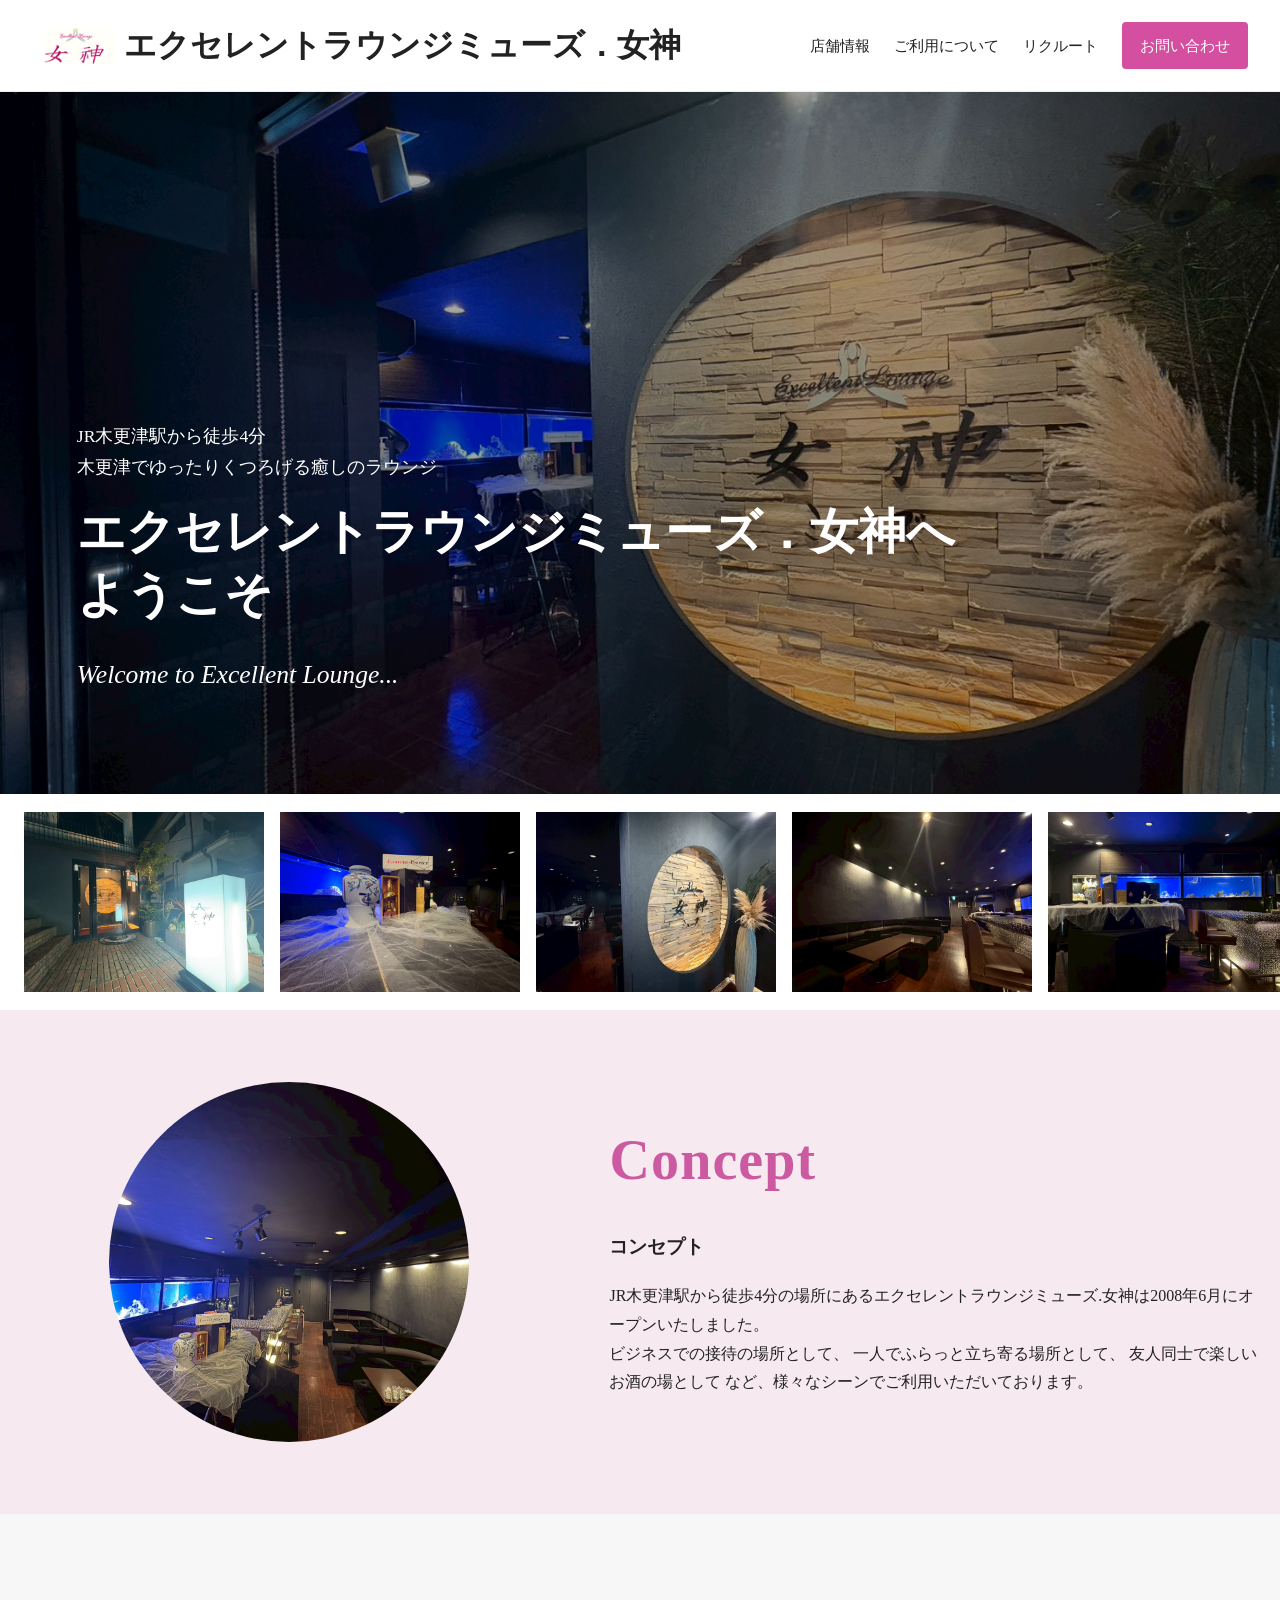
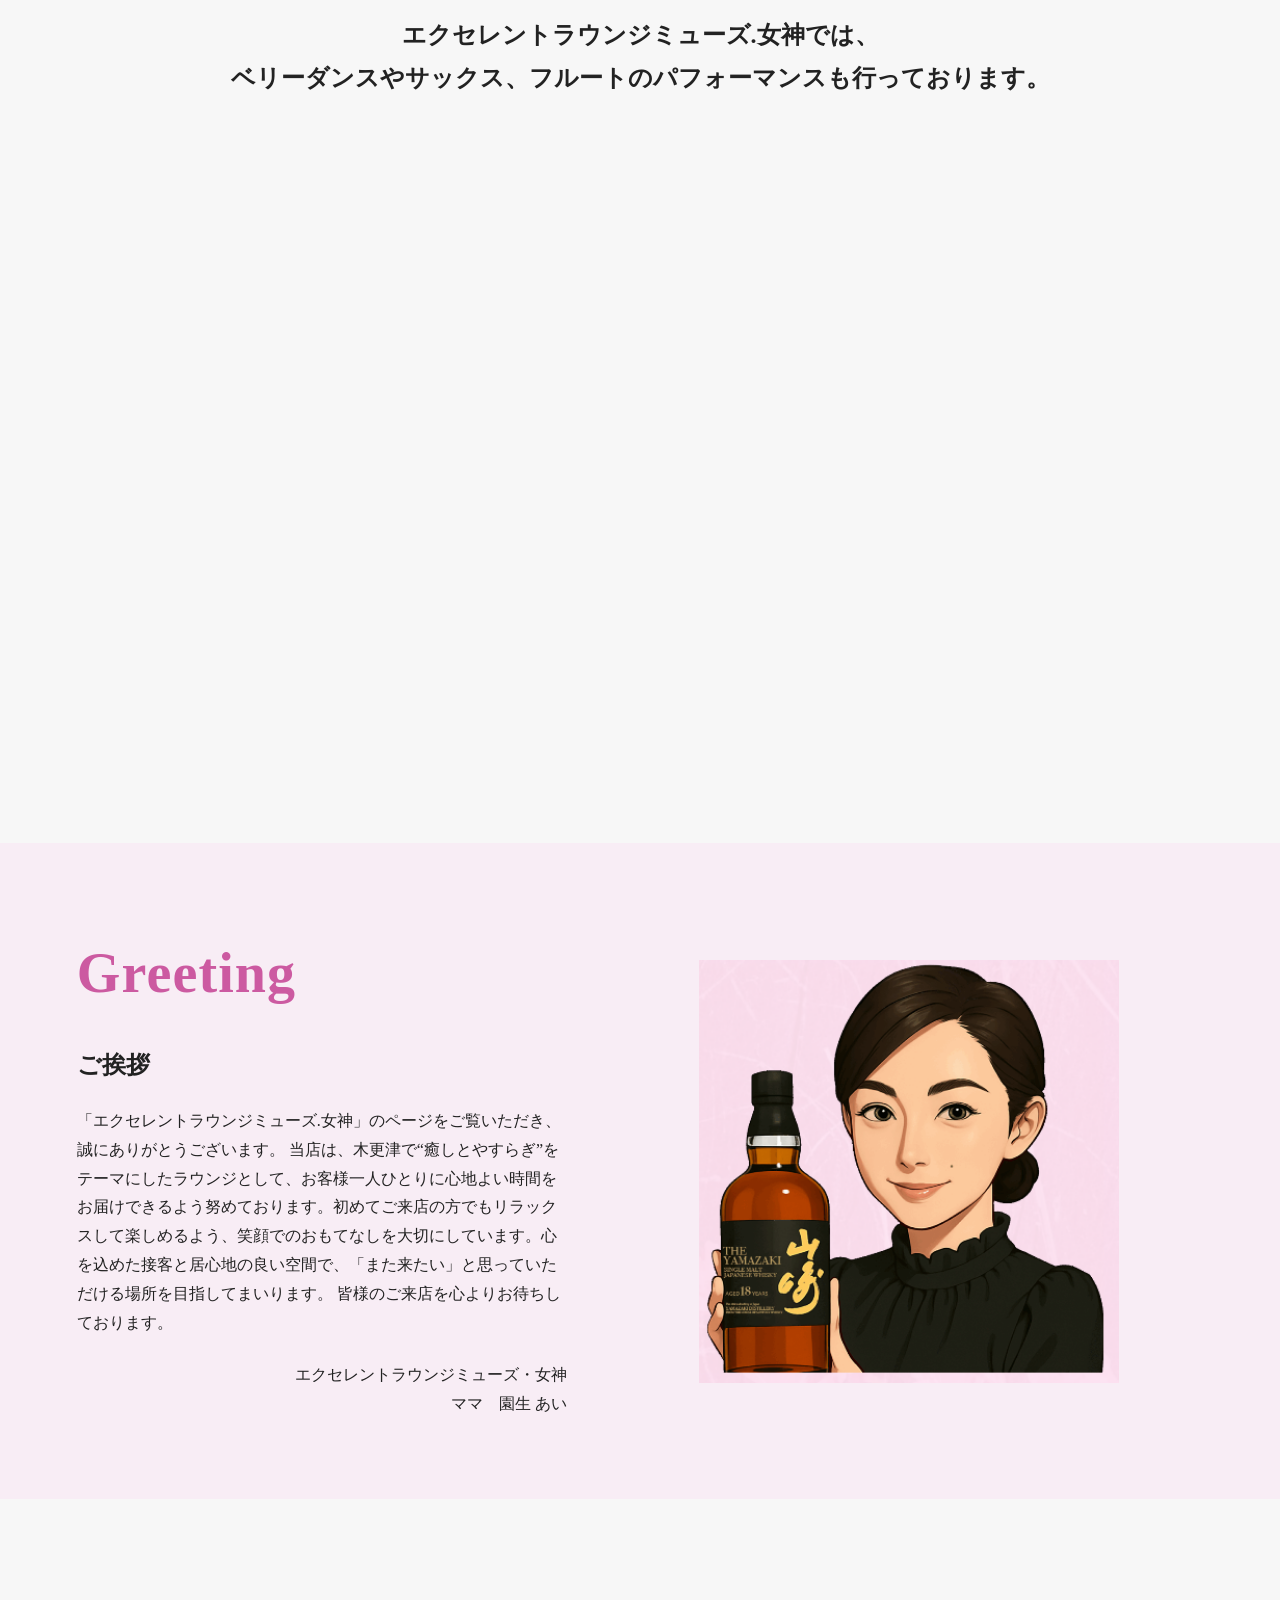
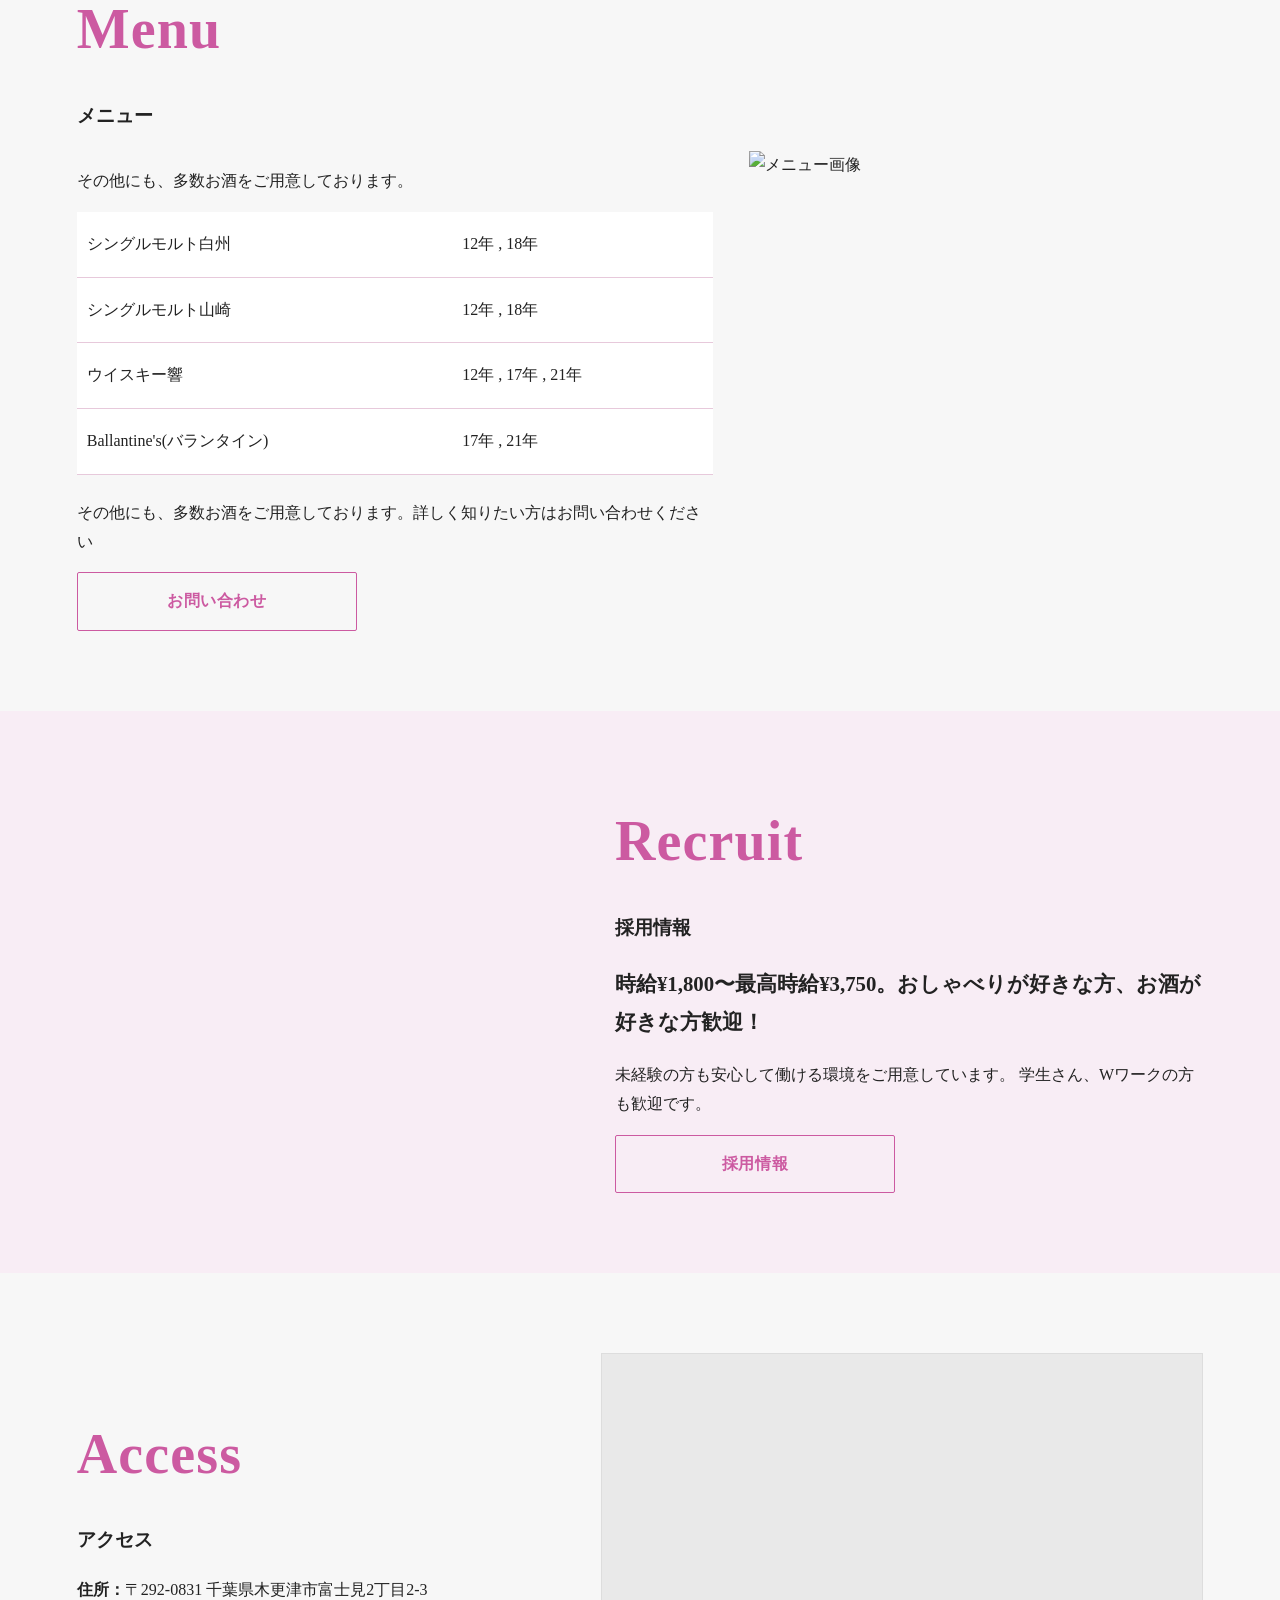
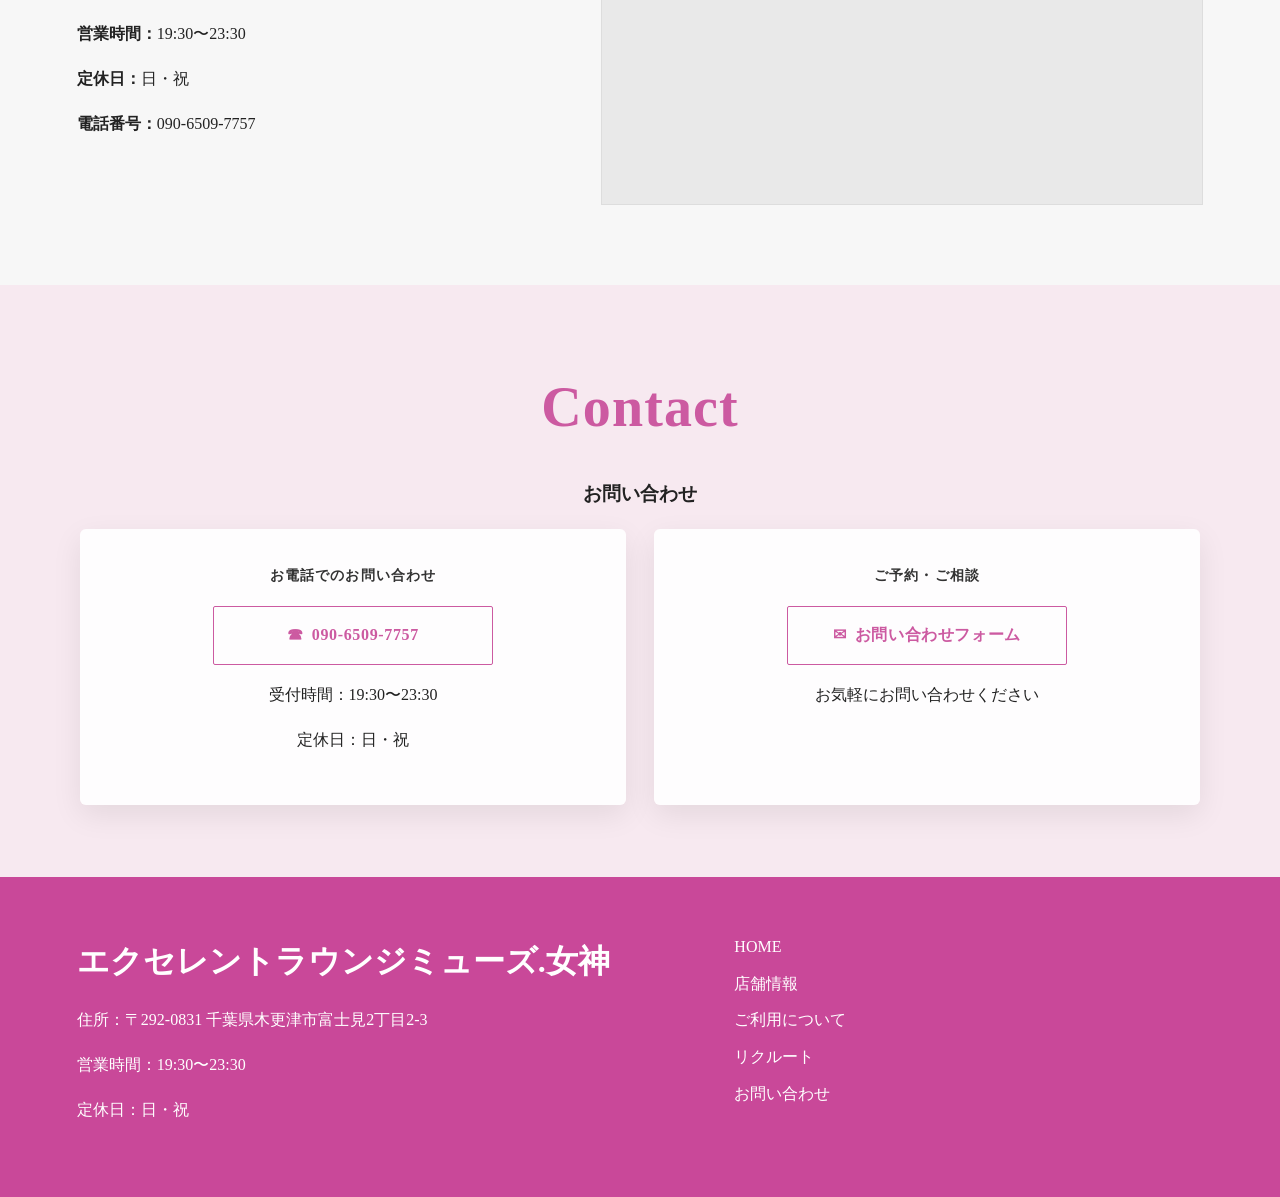
==== index.html @ a7e4d465 "mapとyoutube追加，体裁修正" ====
<!DOCTYPE html>
<html lang="ja">
<head>
  <meta charset="UTF-8" />
  <meta name="viewport" content="width=device-width, initial-scale=1.0" />
  <title>エクセレントラウンジミューズ．女神</title>
  <link rel="stylesheet" href="style.css" />
<link rel="preconnect" href="https://fonts.googleapis.com">
<link rel="preconnect" href="https://fonts.gstatic.com" crossorigin>
<link href="https://fonts.googleapis.com/css2?family=Mrs+Saint+Delafield&display=swap" rel="stylesheet">
</head>
<body>
  <!-- ヘッダー -->
  <header class="site-header">
  <div class="logo">
    <img src="images/logo-small.png" alt="ロゴ" class="logo-icon">
    <span>エクセレントラウンジミューズ．女神</span>
  </div>
    <nav class="nav">
      <a href="#concept">店舗情報</a>
      <a href="#menu">ご利用について</a>
      <a href="#recruit">リクルート</a>
      <a class="btn-contact" href="#contact">お問い合わせ</a>
    </nav>
  </header>

  <!-- ヒーロー -->
  <section class="hero">
    <div class="hero-overlay">
      <p class="hero-sub">JR木更津駅から徒歩4分 <br>木更津でゆったりくつろげる癒しのラウンジ</p>
      <h1>エクセレントラウンジミューズ．女神へ<br>ようこそ</h1>
      <p class="hero-en">Welcome to Excellent Lounge...</p>
    </div>
  </section>

  <!-- ギャラリー -->
  <section class="gallery">
    <img src="images/gallery1.jpg" alt="店内写真1">
    <img src="images/gallery2.jpg" alt="店内写真2">
    <img src="images/gallery3.jpg" alt="店内写真3">
    <img src="images/gallery4.jpg" alt="店内写真4">
    <img src="images/gallery5.jpg" alt="店内写真5">
    <img src="images/gallery6.jpg" alt="店内写真6">
  </section>

  <!-- Concept -->
  <section id="concept" class="section section-soft">
    <div class="section-grid">
      <div class="circle-image">
        <img src="images/concept.jpg" alt="コンセプト画像">
      </div>
      <div>
        <h2 class="section-title-en">Concept</h2>
        <h3 class="section-title-ja">コンセプト</h3>
        <p>
JR木更津駅から徒歩4分の場所にあるエクセレントラウンジミューズ.女神は2008年6月にオープンいたしました。
<br>
ビジネスでの接待の場所として、

一人でふらっと立ち寄る場所として、

友人同士で楽しいお酒の場として

など、様々なシーンでご利用いただいております。
        </p>
      </div>
    </div>
  </section>

  <!-- 動画 -->
  <section class="section">
    <h2 class="center-text">エクセレントラウンジミューズ.女神では、<br>
ベリーダンスやサックス、フルートのパフォーマンスも行っております。</h2>
    <div class="video-wrap">
    <iframe
    src="https://www.youtube.com/embed/BAC-fQgAxJs" title="ARKANA---Alba〜アルバ〜---official video" frameborder="0" allow="accelerometer; autoplay; clipboard-write; encrypted-media; gyroscope; picture-in-picture; web-share" referrerpolicy="strict-origin-when-cross-origin" allowfullscreen></iframe>
    </div>
  </section>

  <!-- Greeting -->
  <section class="section section-pink">
    <div class="section-grid">
      <div>
        <h1 class="section-title-en">Greeting</h1>
        <h2 class="section-title-ja">ご挨拶</h2>
        <p>
「エクセレントラウンジミューズ.女神」のページをご覧いただき、誠にありがとうございます。

当店は、木更津で“癒しとやすらぎ”をテーマにしたラウンジとして、お客様一人ひとりに心地よい時間をお届けできるよう努めております。初めてご来店の方でもリラックスして楽しめるよう、笑顔でのおもてなしを大切にしています。心を込めた接客と居心地の良い空間で、「また来たい」と思っていただける場所を目指してまいります。

皆様のご来店を心よりお待ちしております。
        </p>
        <div class="greeting-sign">
  <div class="greeting-shop">エクセレントラウンジミューズ・女神</div>
  <div class="greeting-name">ママ　園生 あい</div>
</div>
      </div>
      <div class="greeting-image">
        <img src="images/greeting.png" alt="ご挨拶イメージ">
      </div>
    </div>
  </section>

  <!-- Menu -->
  <section id="menu" class="section">
    <h2 class="section-title-en">Menu</h2>
    <h3 class="section-title-ja">メニュー</h3>
    <div class="menu-grid">
      <div>
        <table class="menu-table">
          <tr><td>シングルモルト白州</td><td>12年 , 18年</td></tr>
          <tr><td>シングルモルト山崎</td><td>12年 , 18年</td></tr>
          <tr><td>ウイスキー響</td><td>12年 , 17年 , 21年</td></tr>
          <tr><td>Ballantine's(バランタイン)</td><td>17年 , 21年</td></tr>
          <p>その他にも、多数お酒をご用意しております。</p>
        </table>
      <p class="menu-note">その他にも、多数お酒をご用意しております。詳しく知りたい方はお問い合わせください</p>


      <a class="outline-btn"href="#contact">お問い合わせ</a>
    </div>

    <img src="images/menu.jpg" alt="メニュー画像">    </div>
  </section>

  <!-- Blog -->
  <!-- <section class="section section-soft">
    <h2 class="section-title-en">Blog</h2>
    <h3 class="section-title-ja">ブログ</h3>
    <div class="blog-card">
      <img src="images/blog.jpg" alt="ブログ画像">
      <p>エクセレントラウンジ〇〇について</p>
    </div>
    <a class="outline-btn" href="#">ブログ一覧</a>
  </section> -->

  <!-- Recruit -->
  <section id="recruit" class="section section-pink">
    <div class="section-grid">
      <div class="circle-image">
        <img src="images/recruit.jpg" alt="採用画像">
      </div>
      <div>
        <h2 class="section-title-en">Recruit</h2>
        <h3 class="section-title-ja">採用情報</h3>
        <p class="lead">
          時給¥1,800〜最高時給¥3,750。おしゃべりが好きな方、お酒が好きな方歓迎！
        </p>
        <p>
          未経験の方も安心して働ける環境をご用意しています。
          学生さん、Wワークの方も歓迎です。
        </p>
        <a class="outline-btn" href="#">採用情報</a>
      </div>
    </div>
  </section>

  <!-- Access -->
  <section class="section">
    <div class="section-grid">
      <div>
        <h2 class="section-title-en">Access</h2>
        <h3 class="section-title-ja">アクセス</h3>
        <p><strong>住所：</strong>〒292-0831 千葉県木更津市富士見2丁目2-3</p>
        <p><strong>営業時間：</strong>19:30〜23:30</p>
        <p><strong>定休日：</strong>日・祝</p>
        <p><strong>電話番号：</strong>090-6509-7757</p>
      </div>
      <div class="map-placeholder">
        <iframe src="https://www.google.com/maps/embed?pb=!1m18!1m12!1m3!1d3252.968096839378!2d139.91889581269334!3d35.381247246278484!2m3!1f0!2f0!3f0!3m2!1i1024!2i768!4f13.1!3m3!1m2!1s0x6018734c9dd4b175%3A0x8446a912e81f9e90!2z44CSMjkyLTA4MzEg5Y2D6JGJ55yM5pyo5pu05rSl5biC5a-M5aOr6KaL77yS5LiB55uu77yS4oiS77yT!5e0!3m2!1sja!2sjp!4v1772262069250!5m2!1sja!2sjp" width="600" height="450" style="border:0;" allowfullscreen="" loading="lazy" referrerpolicy="no-referrer-when-downgrade"></iframe>

      </div>
    </div>
  </section>

  <!-- Contact -->
  <section id="contact" class="section section-soft">
    <h2 class="section-title-en center-text">Contact</h2>
    <h3 class="section-title-ja center-text">お問い合わせ</h3>
    <div class="contact-grid">
      <div class="contact-box">
        <h4>お電話でのお問い合わせ</h4>
      <a class="outline-btn" href="tel:09065097757" aria-label="電話する">
        <span class="btn-icon" aria-hidden="true">☎</span>
        090-6509-7757
    </a>
    <p class="contact-note">受付時間：19:30〜23:30</p>
    <p class="contact-note">定休日：日・祝</p>
    </div>

      <div class="contact-box">
        <h4>ご予約・ご相談</h4>


      <a class="outline-btn" href="#">
        <span class="btn-icon" aria-hidden="true">✉</span>
        お問い合わせフォーム
      </a>
      <p class="contact-note">お気軽にお問い合わせください</p>
      </div>
    </div>
  </section>

  <!-- フッター -->
  <footer class="site-footer">
    <div class="footer-inner">
      <div>
        <div class="footer-logo">エクセレントラウンジミューズ.女神</div>
        <p>住所：〒292-0831 千葉県木更津市富士見2丁目2-3</p>
        <p>営業時間：19:30〜23:30</p>
        <p>定休日：日・祝</p>
      </div>
      <div class="footer-links">
        <a href="#">HOME</a>
        <a href="#concept">店舗情報</a>
        <a href="#menu">ご利用について</a>
        <a href="#recruit">リクルート</a>
        <a href="#contact">お問い合わせ</a>
      </div>
    </div>
  </footer>
</body>
</html>
---- style.css ----
* {
  box-sizing: border-box;
}

body {
  margin: 0;
  font-family: "Hiragino Mincho ProN", "Yu Mincho", serif;
  color: #222;
  background: #f7f7f7;
  line-height: 1.8;
}

a {
  text-decoration: none;
  color: inherit;
}

img {
  width: 100%;
  display: block;
}

.site-header {
  position: sticky;
  top: 0;
  z-index: 100;
  background: #fff;
  border-bottom: 1px solid #eee;
  display: flex;
  justify-content: space-between;
  align-items: center;
  padding: 16px 32px;
}

.logo {
  display: flex;
  align-items: center;
  gap: 8px;
  font-size: 32px;
  font-weight: bold;
}

.logo-icon {
  width: 84px;           /* 小さい画像サイズ */
  height: auto;
  display: block;
}

.nav {
  display: flex;
  align-items: center;
  gap: 24px;
  font-size: 0.95rem;
}

html { scroll-behavior: smooth; }

.btn-contact {
  background: #d44fa0;
  color: white;
  padding: 10px 18px;
  border-radius: 4px;
}

.hero {
  height: 78vh;
  min-height: 520px;
  background: url("images/hero.jpg") center/cover no-repeat;
  position: relative;
}

.hero::before {
  content: "";
  position: absolute;
  inset: 0;
  background: rgba(0,0,0,0.35);
}

.hero-overlay {
  position: absolute;
  left: 6%;
  bottom: 10%;
  color: #fff;
  z-index: 1;
}

.hero-sub {
  font-size: 1.1rem;
}

.hero h1 {
  font-size: 3rem;
  line-height: 1.3;
  margin: 12px 0;
}

.hero-en {
  font-style: italic;
  font-size: 1.6rem;
}

.gallery {
  display: flex;
  overflow-x: auto;  
  grid-template-columns: repeat(5, 1fr);
  gap: 16px;
  padding: 18px 24px;
  background: #fff;
}

.gallery img {
  height: 180px;
  object-fit: cover;
}

.section {
  padding: 80px 6%;
  background: #f7f7f7;
}

.section-soft {
  /* 画像背景にしたい場合：画像パスはあなたの環境に合わせて変更 */
  background-image: url("./img/contact-bg.jpg");
  background-size: cover;
  background-position: center;
  background-repeat: no-repeat;

  /* 画像が無い/薄くしたいときの保険 */
  background-color: #f7e9f0;
  padding: 72px 16px;
}

.section-pink {
  background: #f8edf5;
}

.section-grid {
  display: grid;
  grid-template-columns: 1fr 1.2fr;
  gap: 48px;
  align-items: center;
}

.section-title-en {
  font-size: 56px;
  font-weight: 700;
  letter-spacing: 0.02em;
  margin: 0 0 8px;
  color: #cc5aa1; /* 近いピンク */
}

.section-title-ja {
.section-title-ja {
  margin: 0 0 36px;
  font-size: 18px;
  font-weight: 600;
  color: #444;
}
}

.circle-image {
  width: 100%;
  max-width: 360px;
  aspect-ratio: 1 / 1;
  border-radius: 50%;
  overflow: hidden;
  margin: 0 auto;
}

.circle-image img {
  height: 100%;
  object-fit: cover;
}

.center-text {
  text-align: center;
}

.video-wrap {
  position: relative;
  width: 100%;
  aspect-ratio: 16 / 9;
}

.video-wrap iframe {
  width: 100%;
  height: 100%;
}

.greeting-sign{
  margin-top: 24px;
  text-align: right;     /* 右寄せ */
  line-height: 1.8;
}

.greeting-image img {
  max-width: 420px;
  margin: 0 auto;
}

.menu-grid {
  display: grid;
  grid-template-columns: 1.4fr 1fr;
  gap: 36px;
  align-items: start;
}

.menu-table {
  width: 100%;
  border-collapse: collapse;
  background: #fff;
  margin-bottom: 24px;
}

.menu-table td {
  padding: 18px 10px;
  border-bottom: 1px solid #e7c9db;
  font-size: 1rem;
}

.outline-btn{
  display: inline-flex;
  align-items: center;
  justify-content: center;
  gap: 8px;

  padding: 14px 26px;
  min-width: 280px;

  border: 1.5px solid #cc5aa1;
  color: #cc5aa1;
  background: transparent;
  border-radius: 2px;

  text-decoration: none;
  font-weight: 700;
  letter-spacing: 0.04em;
  transition: transform .08s ease, background-color .2s ease, color .2s ease;
}

.blog-card {
  max-width: 420px;
  background: #fff;
  padding: 14px;
  margin: 20px 0;
}

.blog-card img {
  height: 280px;
  object-fit: cover;
}

.lead {
  font-weight: bold;
  font-size: 1.3rem;
}

.map-placeholder {
  min-height: 320px;
  background: #e9e9e9;
  display: grid;
  place-items: center;
  color: #666;
  border: 1px solid #ddd;
}

.contact-grid {
  max-width: 1120px;
  margin: 0 auto;
  display: grid;
  grid-template-columns: 1fr 1fr;
  gap: 28px;
}

.contact-box {
  background: rgba(255,255,255,0.92);
  border-radius: 6px;
  padding: 34px 28px;
  min-height: 180px;
  box-shadow: 0 10px 30px rgba(0,0,0,0.08);
  text-align: center;
}

.contact-box h4{
  margin: 0 0 18px;
  font-size: 14px;
  letter-spacing: 0.08em;
  color: #333;
}

.site-footer {
  background: #c94899;
  color: white;
  padding: 56px 6%;
}

.footer-inner {
  display: grid;
  grid-template-columns: 1.3fr 1fr;
  gap: 48px;
}

.footer-logo {
  font-size: 2rem;
  font-weight: bold;
  margin-bottom: 12px;
}

.footer-links {
  display: grid;
  gap: 8px;
  align-content: start;
}

/* スマホ対応 */
@media (max-width: 900px) {
  .site-header {
    flex-direction: column;
    align-items: flex-start;
    gap: 12px;
    padding: 14px 16px;
  }

  .nav {
    flex-wrap: wrap;
    gap: 12px;
  }

  .hero {
    height: 62vh;
    min-height: 420px;
  }

  .hero h1 {
    font-size: 2rem;
  }

  .hero-en {
    font-size: 1.1rem;
  }

  .gallery {
    grid-template-columns: repeat(2, 1fr);
    gap: 8px;
    padding: 10px;
  }

  .gallery img {
    height: 120px;
  }

  .section-grid,
  .menu-grid,
  .contact-grid,
  .footer-inner {
    grid-template-columns: 1fr;
    gap: 24px;
  }

  .section {
    padding: 56px 16px;
  }

  .section-title-en {
    font-size: 2.2rem;
  }

  .section-title-ja {
    font-size: 1.5rem;
  }
}
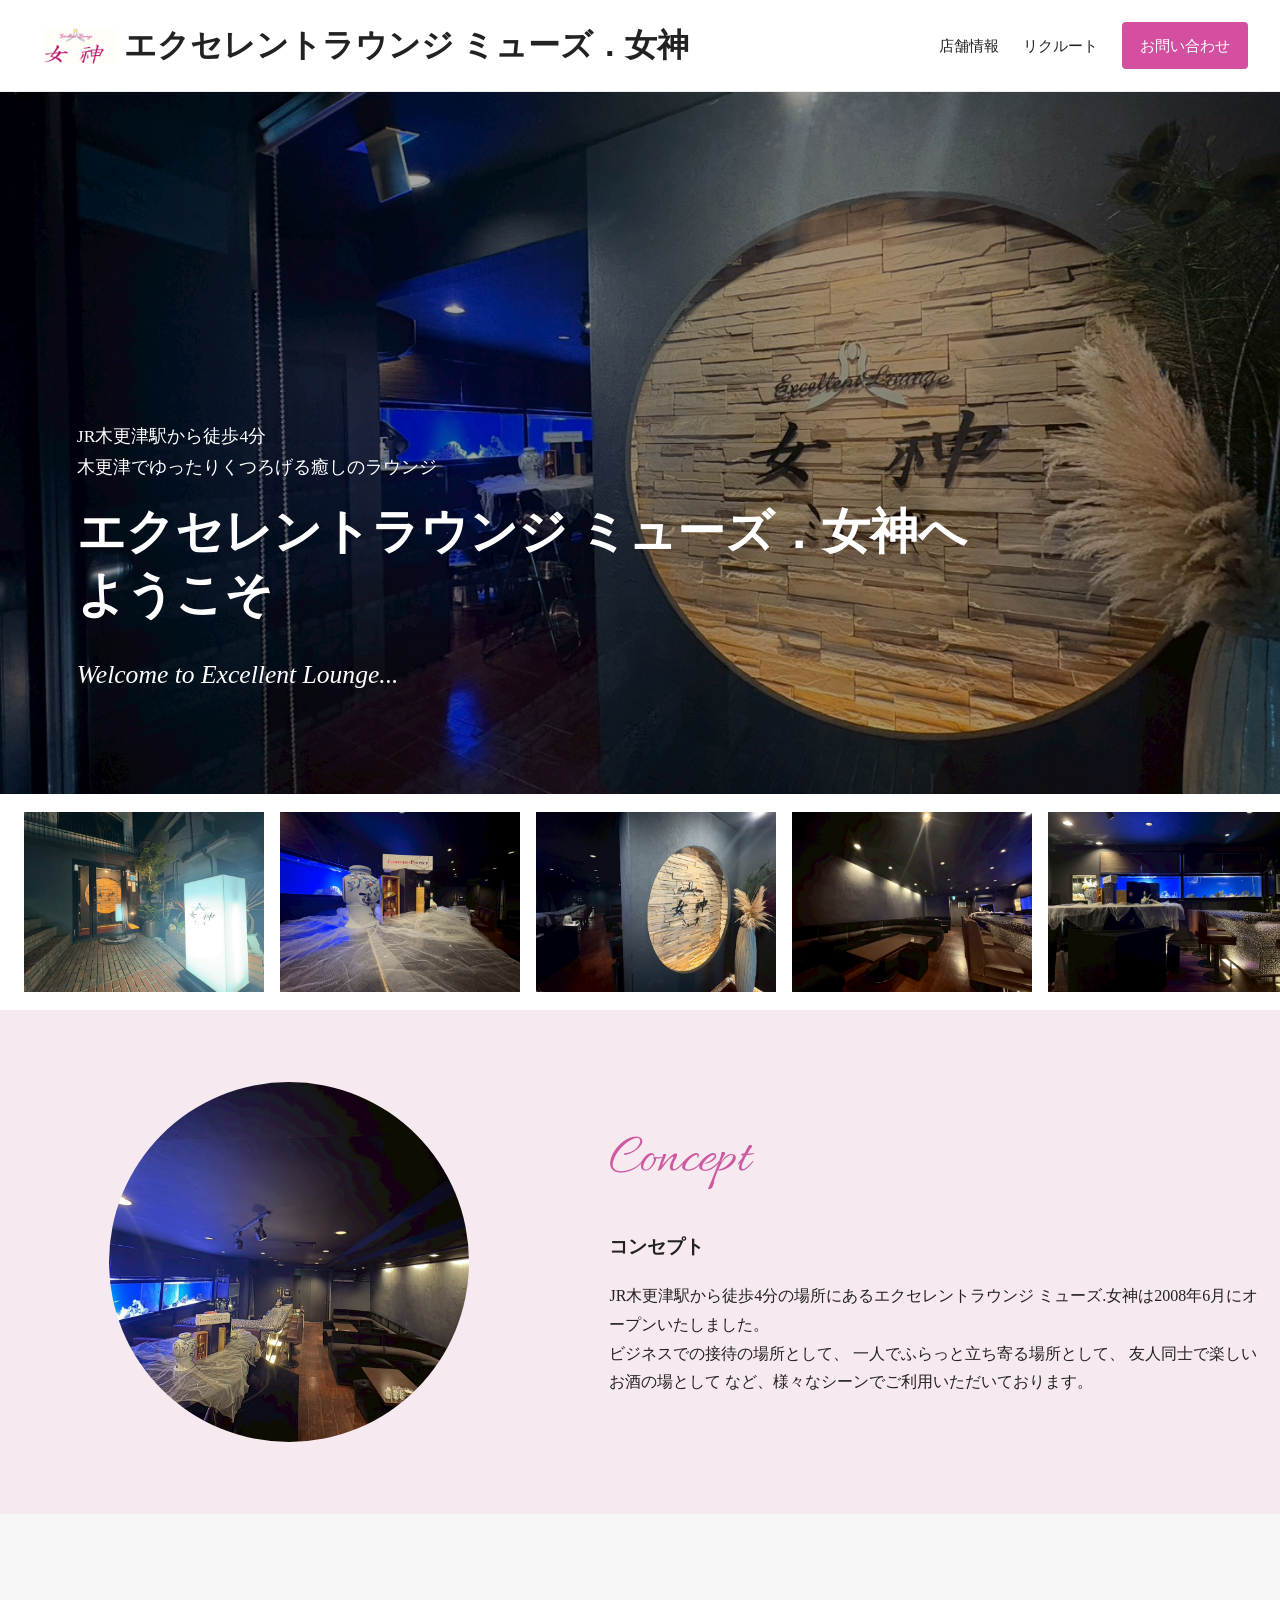
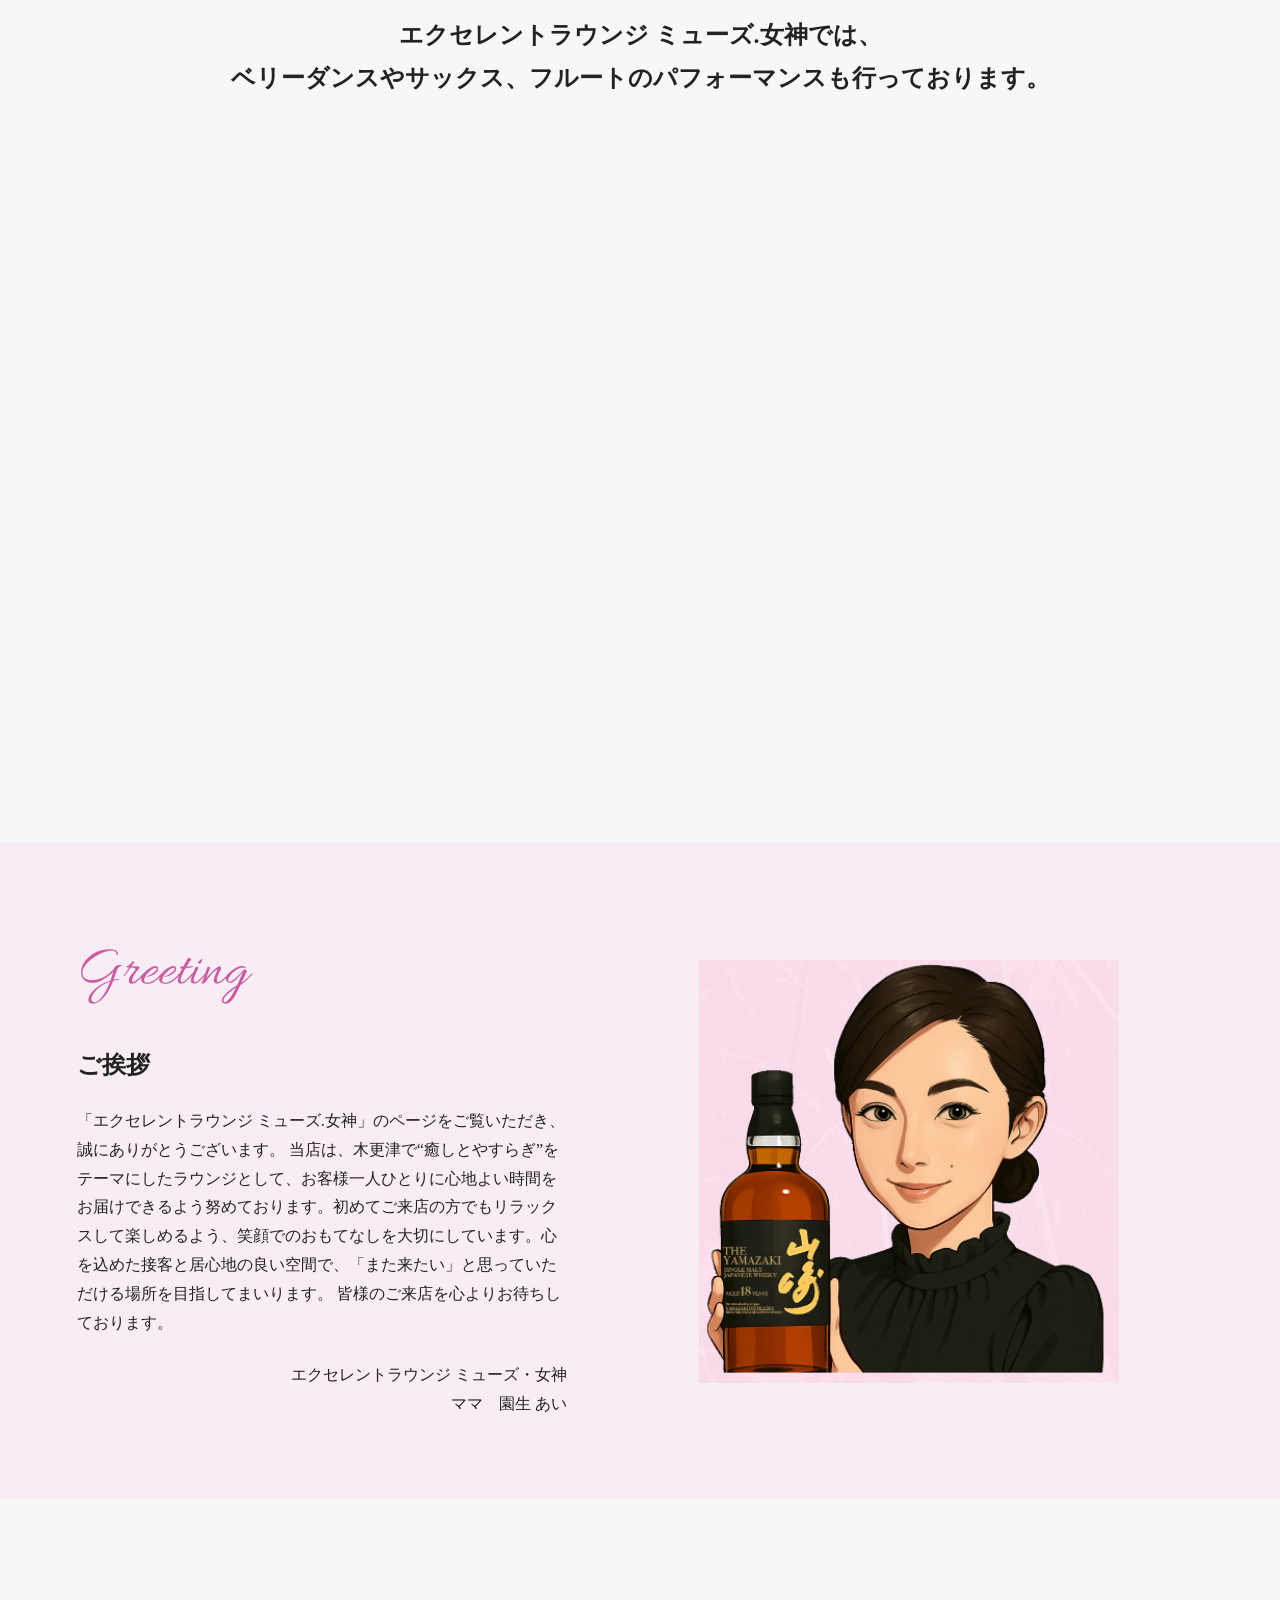
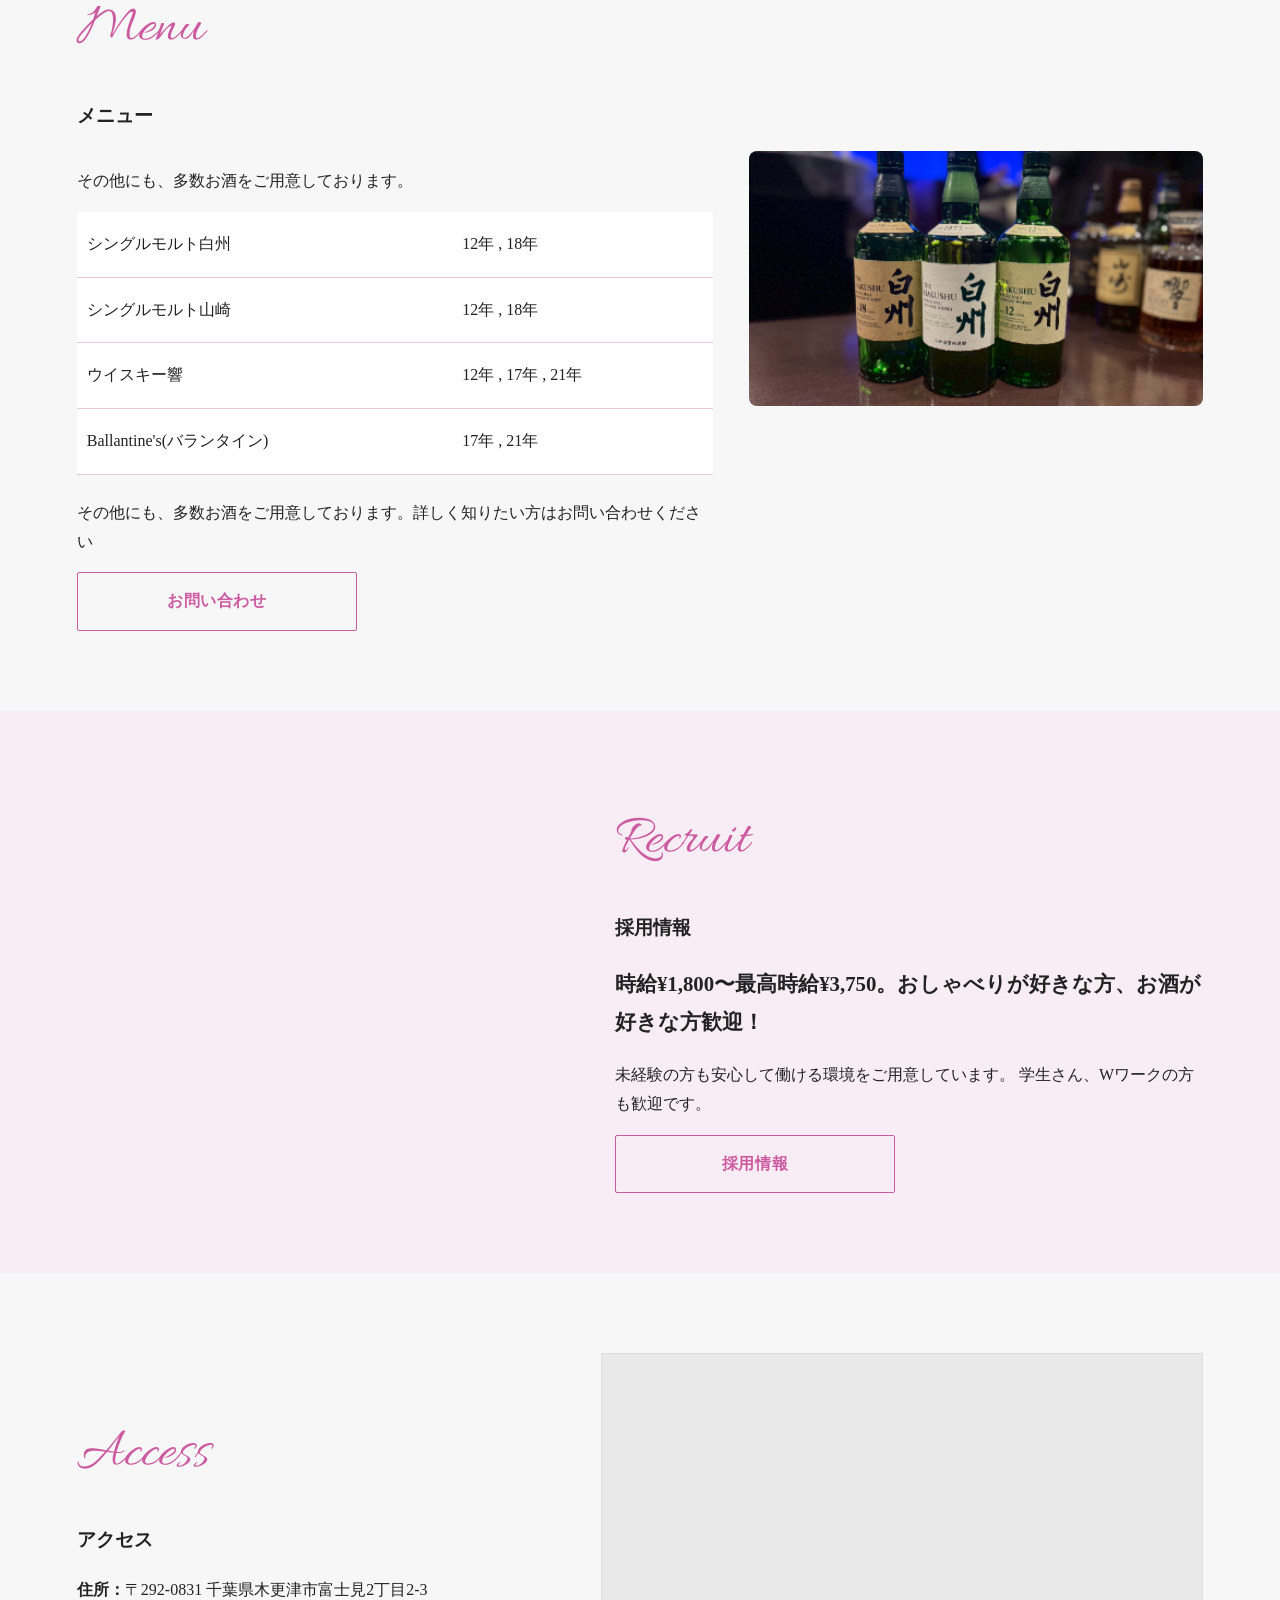
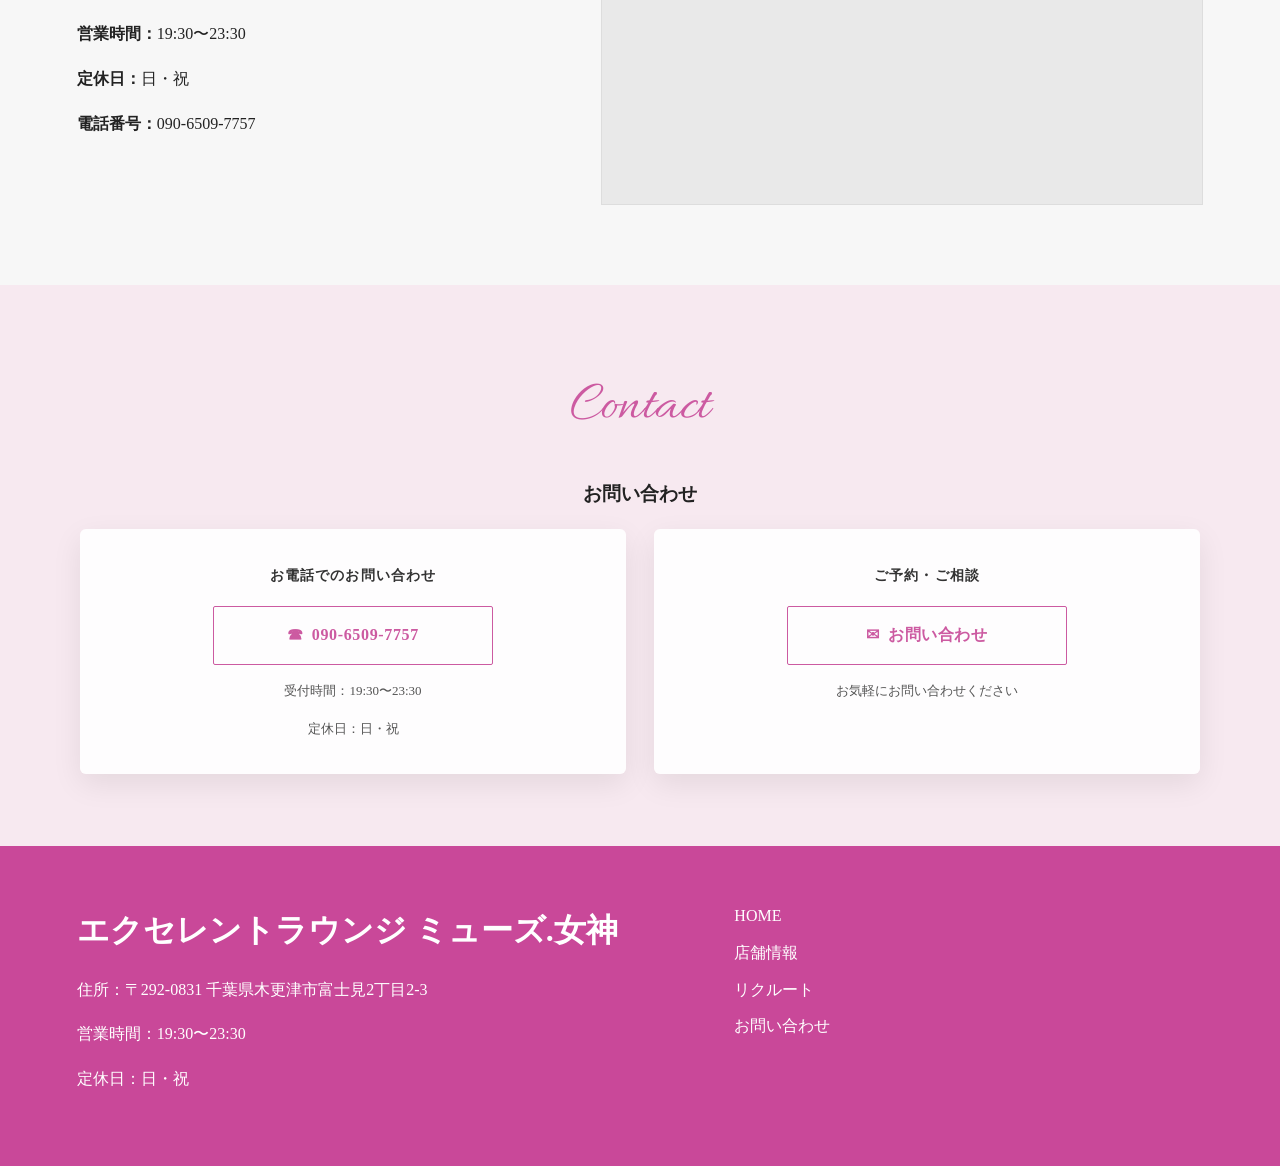
==== commit 151450d7: "ページ加工，アニメーション修正" ====
--- a/index.html
+++ b/index.html
@@ -3,32 +3,33 @@
 <head>
   <meta charset="UTF-8" />
   <meta name="viewport" content="width=device-width, initial-scale=1.0" />
-  <title>エクセレントラウンジミューズ．女神</title>
+  <title>エクセレントラウンジ ミューズ．女神</title>
+  <link rel="preconnect" href="https://fonts.googleapis.com">
+<link rel="preconnect" href="https://fonts.gstatic.com" crossorigin>
+<link href="https://fonts.googleapis.com/css2?family=Allura&display=swap" rel="stylesheet">
   <link rel="stylesheet" href="style.css" />
-<link rel="preconnect" href="https://fonts.googleapis.com">
-<link rel="preconnect" href="https://fonts.gstatic.com" crossorigin>
-<link href="https://fonts.googleapis.com/css2?family=Mrs+Saint+Delafield&display=swap" rel="stylesheet">
 </head>
-<body>
-  <!-- ヘッダー -->
-  <header class="site-header">
-  <div class="logo">
+
+  <body>
+
+<header class="site-header">
+  <a class="logo" href="index.html">
     <img src="images/logo-small.png" alt="ロゴ" class="logo-icon">
-    <span>エクセレントラウンジミューズ．女神</span>
-  </div>
-    <nav class="nav">
-      <a href="#concept">店舗情報</a>
-      <a href="#menu">ご利用について</a>
-      <a href="#recruit">リクルート</a>
-      <a class="btn-contact" href="#contact">お問い合わせ</a>
-    </nav>
-  </header>
+    <span>エクセレントラウンジ ミューズ．女神</span>
+  </a>
+
+  <nav class="nav">
+    <a href="about.html" data-turn>店舗情報</a>
+    <a href="recruit.html" data-turn>リクルート</a>
+    <a class="btn-contact" href="contact.html" data-turn>お問い合わせ</a>
+  </nav>
+</header>
 
   <!-- ヒーロー -->
   <section class="hero">
     <div class="hero-overlay">
       <p class="hero-sub">JR木更津駅から徒歩4分 <br>木更津でゆったりくつろげる癒しのラウンジ</p>
-      <h1>エクセレントラウンジミューズ．女神へ<br>ようこそ</h1>
+      <h1>エクセレントラウンジ ミューズ．女神へ<br>ようこそ</h1>
       <p class="hero-en">Welcome to Excellent Lounge...</p>
     </div>
   </section>
@@ -53,7 +54,7 @@
         <h2 class="section-title-en">Concept</h2>
         <h3 class="section-title-ja">コンセプト</h3>
         <p>
-JR木更津駅から徒歩4分の場所にあるエクセレントラウンジミューズ.女神は2008年6月にオープンいたしました。
+JR木更津駅から徒歩4分の場所にあるエクセレントラウンジ ミューズ.女神は2008年6月にオープンいたしました。
 <br>
 ビジネスでの接待の場所として、
 
@@ -69,7 +70,7 @@
 
   <!-- 動画 -->
   <section class="section">
-    <h2 class="center-text">エクセレントラウンジミューズ.女神では、<br>
+    <h2 class="center-text">エクセレントラウンジ ミューズ.女神では、<br>
 ベリーダンスやサックス、フルートのパフォーマンスも行っております。</h2>
     <div class="video-wrap">
     <iframe
@@ -84,14 +85,14 @@
         <h1 class="section-title-en">Greeting</h1>
         <h2 class="section-title-ja">ご挨拶</h2>
         <p>
-「エクセレントラウンジミューズ.女神」のページをご覧いただき、誠にありがとうございます。
+「エクセレントラウンジ ミューズ.女神」のページをご覧いただき、誠にありがとうございます。
 
 当店は、木更津で“癒しとやすらぎ”をテーマにしたラウンジとして、お客様一人ひとりに心地よい時間をお届けできるよう努めております。初めてご来店の方でもリラックスして楽しめるよう、笑顔でのおもてなしを大切にしています。心を込めた接客と居心地の良い空間で、「また来たい」と思っていただける場所を目指してまいります。
 
 皆様のご来店を心よりお待ちしております。
         </p>
         <div class="greeting-sign">
-  <div class="greeting-shop">エクセレントラウンジミューズ・女神</div>
+  <div class="greeting-shop">エクセレントラウンジ ミューズ・女神</div>
   <div class="greeting-name">ママ　園生 あい</div>
 </div>
       </div>
@@ -117,11 +118,16 @@
       <p class="menu-note">その他にも、多数お酒をご用意しております。詳しく知りたい方はお問い合わせください</p>
 
 
-      <a class="outline-btn"href="#contact">お問い合わせ</a>
-    </div>
-
-    <img src="images/menu.jpg" alt="メニュー画像">    </div>
-  </section>
+      <a class="outline-btn"href="contact.html">お問い合わせ</a>
+    </div>
+
+<div class="slideshow" id="whisky-slideshow" aria-label="店内写真スライド">
+  <img class="slide is-active" src="images/whisky1.png" alt="ウイスキー写真1">
+  <img class="slide" src="images/whisky2.png" alt="ウイスキー写真2">
+  <img class="slide" src="images/whisky3.png" alt="ウイスキー写真3">
+  <img class="slide" src="images/whisky4.png" alt="ウイスキー写真4">
+</div>
+</section>
 
   <!-- Blog -->
   <!-- <section class="section section-soft">
@@ -150,8 +156,7 @@
           未経験の方も安心して働ける環境をご用意しています。
           学生さん、Wワークの方も歓迎です。
         </p>
-        <a class="outline-btn" href="#">採用情報</a>
-      </div>
+        <a class="outline-btn" href="recruit.html">採用情報</a>      </div>
     </div>
   </section>
 
@@ -192,9 +197,9 @@
         <h4>ご予約・ご相談</h4>
 
 
-      <a class="outline-btn" href="#">
+      <a class="outline-btn" href="contact.html">
         <span class="btn-icon" aria-hidden="true">✉</span>
-        お問い合わせフォーム
+        お問い合わせ
       </a>
       <p class="contact-note">お気軽にお問い合わせください</p>
       </div>
@@ -205,19 +210,70 @@
   <footer class="site-footer">
     <div class="footer-inner">
       <div>
-        <div class="footer-logo">エクセレントラウンジミューズ.女神</div>
+        <div class="footer-logo">エクセレントラウンジ ミューズ.女神</div>
         <p>住所：〒292-0831 千葉県木更津市富士見2丁目2-3</p>
         <p>営業時間：19:30〜23:30</p>
         <p>定休日：日・祝</p>
       </div>
       <div class="footer-links">
         <a href="#">HOME</a>
-        <a href="#concept">店舗情報</a>
-        <a href="#menu">ご利用について</a>
-        <a href="#recruit">リクルート</a>
-        <a href="#contact">お問い合わせ</a>
+        <a href="about.html">店舗情報</a>
+        <a href="recruit.html">リクルート</a>
+        <a href="contact.html">お問い合わせ</a>
       </div>
     </div>
   </footer>
+
+
+  <script>
+  (function () {
+    const root = document.getElementById("whisky-slideshow");
+    if (!root) return;
+
+    const slides = Array.from(root.querySelectorAll(".slide"));
+    if (slides.length <= 1) return;
+
+    let i = 0;
+    const intervalMs = 3000; // 3秒ごと（好きに変更）
+
+    setInterval(() => {
+      slides[i].classList.remove("is-active");
+      i = (i + 1) % slides.length;
+      slides[i].classList.add("is-active");
+    }, intervalMs);
+  })();
+</script>
+
+<div id="page-turn" class="page-turn" aria-hidden="true"></div>
+
+<script>
+  (function () {
+    const overlay = document.getElementById("page-turn");
+    if (!overlay) return;
+
+    // data-turn が付いたリンクだけ「めくり」演出する
+    document.addEventListener("click", (e) => {
+      const a = e.target.closest("a[data-turn]");
+      if (!a) return;
+
+      const href = a.getAttribute("href");
+      if (!href || href.startsWith("#")) return;
+
+      e.preventDefault();
+
+      // 連打防止
+      if (overlay.classList.contains("is-on")) return;
+
+      overlay.classList.add("is-on");
+
+      // アニメの時間に合わせて遷移
+      setTimeout(() => {
+        window.location.href = href;
+      }, 520);
+    });
+  })();
+</script>
+
+
 </body>
 </html>
--- a/style.css
+++ b/style.css
@@ -142,8 +142,9 @@
 }
 
 .section-title-en {
+  font-family: "Allura", cursive;
   font-size: 56px;
-  font-weight: 700;
+  font-weight: 400; !important
   letter-spacing: 0.02em;
   margin: 0 0 8px;
   color: #cc5aa1; /* 近いピンク */
@@ -368,4 +369,453 @@
   .section-title-ja {
     font-size: 1.5rem;
   }
+}
+
+/* ===== recruit page ===== */
+.recruit-page{ background:#fff; }
+
+.breadcrumb{
+  max-width: 1120px;
+  margin: 18px auto 0;
+  padding: 0 16px;
+  font-size: 12px;
+  color: #777;
+}
+.breadcrumb a{ color:#777; text-decoration:none; }
+.breadcrumb span{ margin: 0 6px; }
+
+/* hero */
+.recruit-hero{
+  max-width: 1120px;
+  margin: 22px auto 0;
+  padding: 0 16px 50px;
+  position: relative;
+}
+.recruit-hero-grid{
+  display: grid;
+  grid-template-columns: 1fr 1fr 1fr;
+  gap: 22px;
+}
+.recruit-hero-grid img{
+  width: 100%;
+  height: 320px;
+  object-fit: cover;
+  display: block;
+}
+.recruit-hero-card{
+  position: absolute;
+  left: 50%;
+  bottom: 10px;
+  transform: translateX(-50%);
+  width: min(820px, calc(100% - 32px));
+  background: rgba(255,255,255,0.95);
+  padding: 22px 24px;
+  box-shadow: 0 10px 30px rgba(0,0,0,0.08);
+  text-align: center;
+}
+.recruit-hero-card h1{
+  margin: 0 0 8px;
+  font-size: 34px;
+}
+.recruit-hero-card p{
+  margin: 0;
+  font-size: 13px;
+  line-height: 1.9;
+}
+
+/* benefits */
+.recruit-benefits{
+  max-width: 1120px;
+  margin: 0 auto;
+  padding: 60px 16px 40px;
+}
+.recruit-catch{
+  text-align: center;
+  font-weight: 600;
+  line-height: 1.9;
+  margin: 0 0 26px;
+}
+.benefit-grid{
+  display: grid;
+  grid-template-columns: repeat(3, 1fr);
+  gap: 18px;
+}
+.benefit-card{
+  border: 1.5px solid rgba(204,90,161,0.55);
+  background: rgba(204,90,161,0.06);
+  padding: 18px 16px;
+  display: flex;
+  gap: 14px;
+  align-items: center;
+}
+.benefit-icon{
+  font-size: 34px;
+  width: 56px;
+  text-align: center;
+}
+.benefit-card p{ margin: 0; font-size: 12px; color:#444; }
+.benefit-card h3{ margin: 4px 0 0; color:#cc5aa1; font-size: 16px; }
+
+/* entry lead */
+.entry-lead{
+  max-width: 880px;
+  margin: 10px auto 28px;
+  padding: 0 16px;
+  font-size: 13px;
+  color:#444;
+}
+
+/* recruit spec table */
+.recruit-spec{
+  max-width: 1120px;
+  margin: 0 auto;
+  padding: 70px 16px 90px;
+}
+.recruit-title-en{
+font-family: "Allura", cursive;
+font-size: 56px;
+font-weight: 400;
+letter-spacing: 0.02em;
+margin: 0 0 8px;
+color: #cc5aa1; /* 近いピンク */
+}
+.recruit-title-ja{
+  margin: 10px 0 0;
+  font-weight: 600;
+}
+.recruit-dl{
+  margin: 40px 0 0;
+  border-top: 1px solid rgba(204,90,161,0.45);
+}
+.recruit-row{
+  display: grid;
+  grid-template-columns: 220px 1fr;
+  gap: 36px;
+  padding: 26px 24px;
+  background: rgba(204,90,161,0.08);
+  border-bottom: 1px solid rgba(204,90,161,0.45);
+}
+.recruit-row dt{ margin:0; font-weight:600; }
+.recruit-row dd{ margin:0; line-height:1.9; }
+.recruit-row small{ display:block; margin-top:10px; color:#666; font-size:12px; }
+
+/* responsive */
+@media (max-width: 900px){
+  .recruit-hero-grid{ grid-template-columns: 1fr; }
+  .recruit-hero-grid img{ height: 240px; }
+  .recruit-hero-card{ position: static; transform:none; width: 100%; margin-top: 14px; }
+  .benefit-grid{ grid-template-columns: 1fr; }
+  .recruit-row{ grid-template-columns: 1fr; gap: 10px; }
+  .recruit-title-en{ font-size: 44px; }
+}
+
+
+/* ===== Works ===== */
+.works{
+  background: #fff;
+  padding: 80px 16px 0;
+}
+
+.works-inner{
+  max-width: 1120px;
+  margin: 0 auto;
+  display: grid;
+  grid-template-columns: 1.1fr 0.9fr;
+  gap: 48px;
+  align-items: start;
+}
+
+.works-title{
+  font-family: "Allura", cursive;
+  font-size: 56px;
+  font-weight: 400;
+  margin: 0;
+  font-size: 60px;
+  line-height: 1;
+  color: #cc5aa1;
+  font-weight: 700;
+}
+
+.works-sub{
+  margin: 10px 0 26px;
+  font-weight: 600;
+  color: #333;
+}
+
+.works-desc{
+  margin: 0 0 18px;
+  color: #333;
+}
+
+.works-table{
+  background: rgba(204,90,161,0.08); /* 薄ピンク */
+  padding: 22px 22px 18px;
+}
+
+.works-table-title{
+  margin: 0 0 14px;
+  color: #444;
+}
+
+.works-row{
+  display: grid;
+  grid-template-columns: 120px 1fr;
+  align-items: center;
+  padding: 18px 6px;
+  border-bottom: 1px solid rgba(204,90,161,0.35);
+}
+
+.works-row:first-of-type{
+  border-top: 1px solid rgba(204,90,161,0.35);
+}
+
+.works-time{
+  color: #333;
+  letter-spacing: 0.05em;
+}
+
+.works-task{
+  color: #333;
+}
+
+.works-note{
+  margin: 14px 0 0;
+  font-size: 12px;
+  color: #666;
+}
+
+/* 右の丸写真 */
+.works-photo{
+  width: 260px;
+  height: 260px;
+  border-radius: 50%;
+  overflow: hidden;
+  margin-left: auto;
+  margin-top: 240px;
+}
+
+.works-photo img{
+  width: 100%;
+  height: 100%;
+  object-fit: cover;
+  display: block;
+}
+
+/* 下のギャラリー */
+.works-gallery{
+  margin-top: 56px;
+  display: grid;
+  grid-template-columns: repeat(5, 1fr);
+  gap: 0;
+}
+
+.works-gallery img{
+  width: 100%;
+  height: 220px;
+  object-fit: cover;
+  display: block;
+}
+
+/* レスポンシブ */
+@media (max-width: 980px){
+  .works-inner{
+    grid-template-columns: 1fr;
+    gap: 28px;
+  }
+  .works-photo{
+    margin: 0 auto;
+    width: 180px !important;
+    height: 180px !important;
+  }
+  .works-gallery{
+    grid-template-columns: 1fr 1fr;
+  }
+  .works-gallery img{
+    height: 180px;
+  }
+}
+@media (max-width: 520px){
+  .works-title{ font-size: 44px; }
+  .works-gallery{
+    grid-template-columns: 1fr;
+  }
+  .works-gallery img{
+    height: 200px;
+  }
+}
+
+.slideshow{
+  position: relative;
+  width: 100%;
+  max-width: 900px;   /* 好きに */
+  aspect-ratio: 16 / 9;
+  overflow: hidden;
+  border-radius: 8px;
+}
+
+.slideshow .slide{
+  position: absolute;
+  inset: 0;
+  width: 100%;
+  height: 100%;
+  object-fit: cover;
+  opacity: 0;
+  transition: opacity 800ms ease;
+}
+
+.slideshow .slide.is-active{
+  opacity: 1;
+}
+
+
+
+.about-table{
+  width: 100%;
+  max-width: 980px;
+  border-collapse: collapse;
+  margin-top: 22px;
+}
+
+.about-table th,
+.about-table td{
+  padding: 18px 10px;
+  border-bottom: 1px solid rgba(204,90,161,0.35);
+  vertical-align: top;
+}
+
+.about-table th{
+  width: 180px;
+  font-weight: 600;
+  color: #333;
+}
+
+.about-table td{
+  color: #333;
+}
+
+/* ===== breadcrumb（無ければ） ===== */
+.breadcrumb{
+  max-width: 1120px;
+  margin: 18px auto 0;
+  padding: 0 16px;
+  font-size: 12px;
+  color: #777;
+}
+.breadcrumb a{ color:#777; text-decoration:none; }
+.breadcrumb span{ margin: 0 6px; }
+
+/* ===== contact page ===== */
+.contact-page{
+  padding: 72px 16px;
+}
+
+/* 既にある場合は不要。無い時だけ */
+.contact-grid{
+  max-width: 1120px;
+  margin: 0 auto;
+  display: grid;
+  grid-template-columns: 1fr 1fr;
+  gap: 28px;
+}
+.contact-box{
+  background: rgba(255,255,255,0.92);
+  border-radius: 6px;
+  padding: 34px 28px;
+  box-shadow: 0 10px 30px rgba(0,0,0,0.08);
+  text-align: center;
+}
+.contact-box h4{
+  margin: 0 0 18px;
+  font-size: 14px;
+  letter-spacing: 0.08em;
+  color: #333;
+}
+.contact-note{
+  margin: 14px 0 0;
+  font-size: 13px;
+  color: #555;
+}
+
+/* ===== form ===== */
+.contact-form{
+  text-align: left; /* 入力欄は左揃えが見やすい */
+  margin-top: 10px;
+}
+
+.form-field{
+  display: block;
+  margin-bottom: 14px;
+}
+
+.form-label{
+  display: inline-flex;
+  align-items: center;
+  gap: 8px;
+  font-size: 13px;
+  font-weight: 600;
+  color: #333;
+}
+
+.req{
+  font-size: 11px;
+  padding: 2px 6px;
+  border: 1px solid rgba(204,90,161,0.55);
+  color: #cc5aa1;
+  border-radius: 999px;
+}
+
+.contact-form input,
+.contact-form textarea{
+  width: 100%;
+  margin-top: 8px;
+  padding: 12px 12px;
+  border: 1px solid rgba(204,90,161,0.35);
+  border-radius: 6px;
+  background: #fff;
+  font-size: 14px;
+  outline: none;
+}
+
+.contact-form input:focus,
+.contact-form textarea:focus{
+  border-color: #cc5aa1;
+  box-shadow: 0 0 0 3px rgba(204,90,161,0.15);
+}
+
+.form-submit{
+  display: inline-flex;
+  margin: 10px auto 0;
+}
+
+.form-privacy{
+  margin: 12px 0 0;
+  font-size: 12px;
+  color: #666;
+  text-align: center;
+}
+
+/* スマホ：1カラムに */
+@media (max-width: 860px){
+  .contact-grid{ grid-template-columns: 1fr; }
+}
+
+/* ===== page turn transition ===== */
+.page-turn{
+  position: fixed;
+  inset: 0;
+  pointer-events: none;
+  z-index: 9999;
+
+  /* 「紙」 */
+  background: #fff;
+  transform-origin: left center;
+  transform: perspective(1200px) rotateY(90deg);
+  box-shadow: -30px 0 60px rgba(0,0,0,0.18);
+
+  transition: transform 520ms ease;
+}
+
+/* ONで「ページが右からめくれて覆う」 */
+.page-turn.is-on{
+  transform: perspective(1200px) rotateY(0deg);
 }
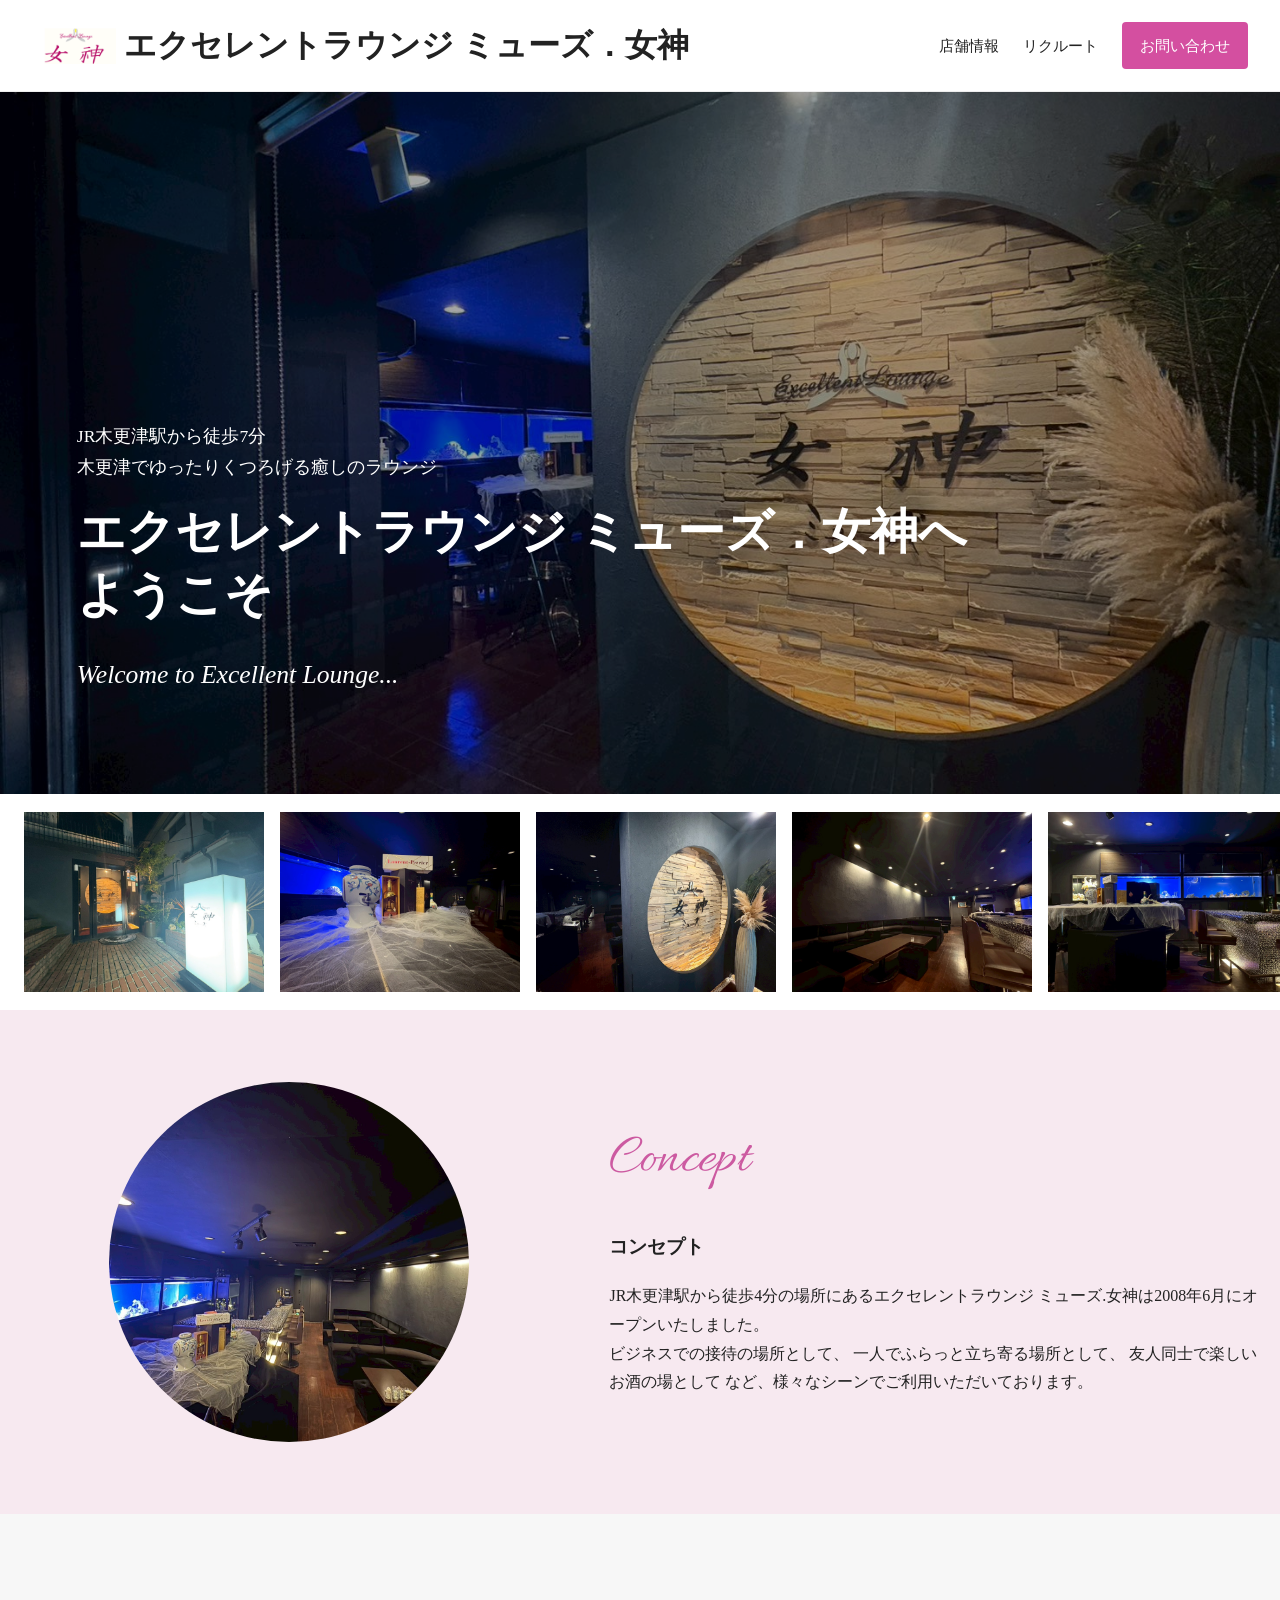
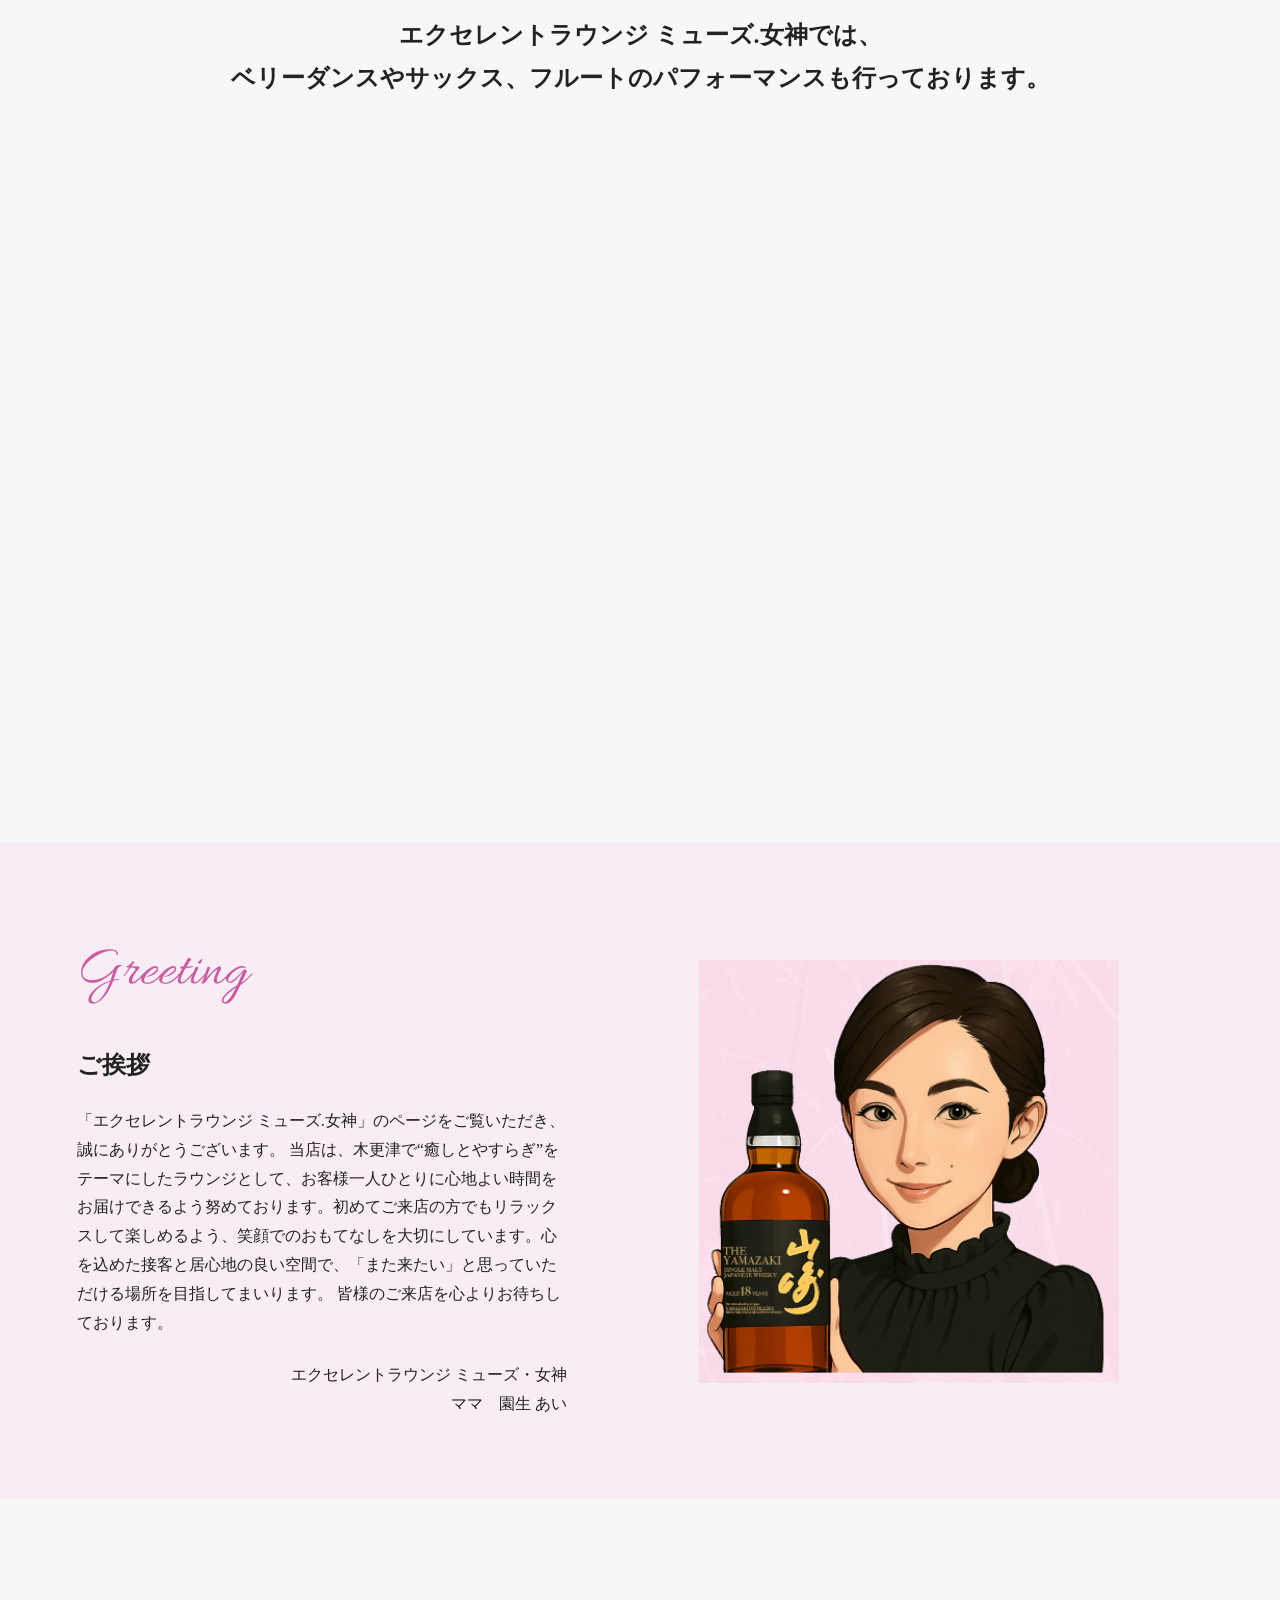
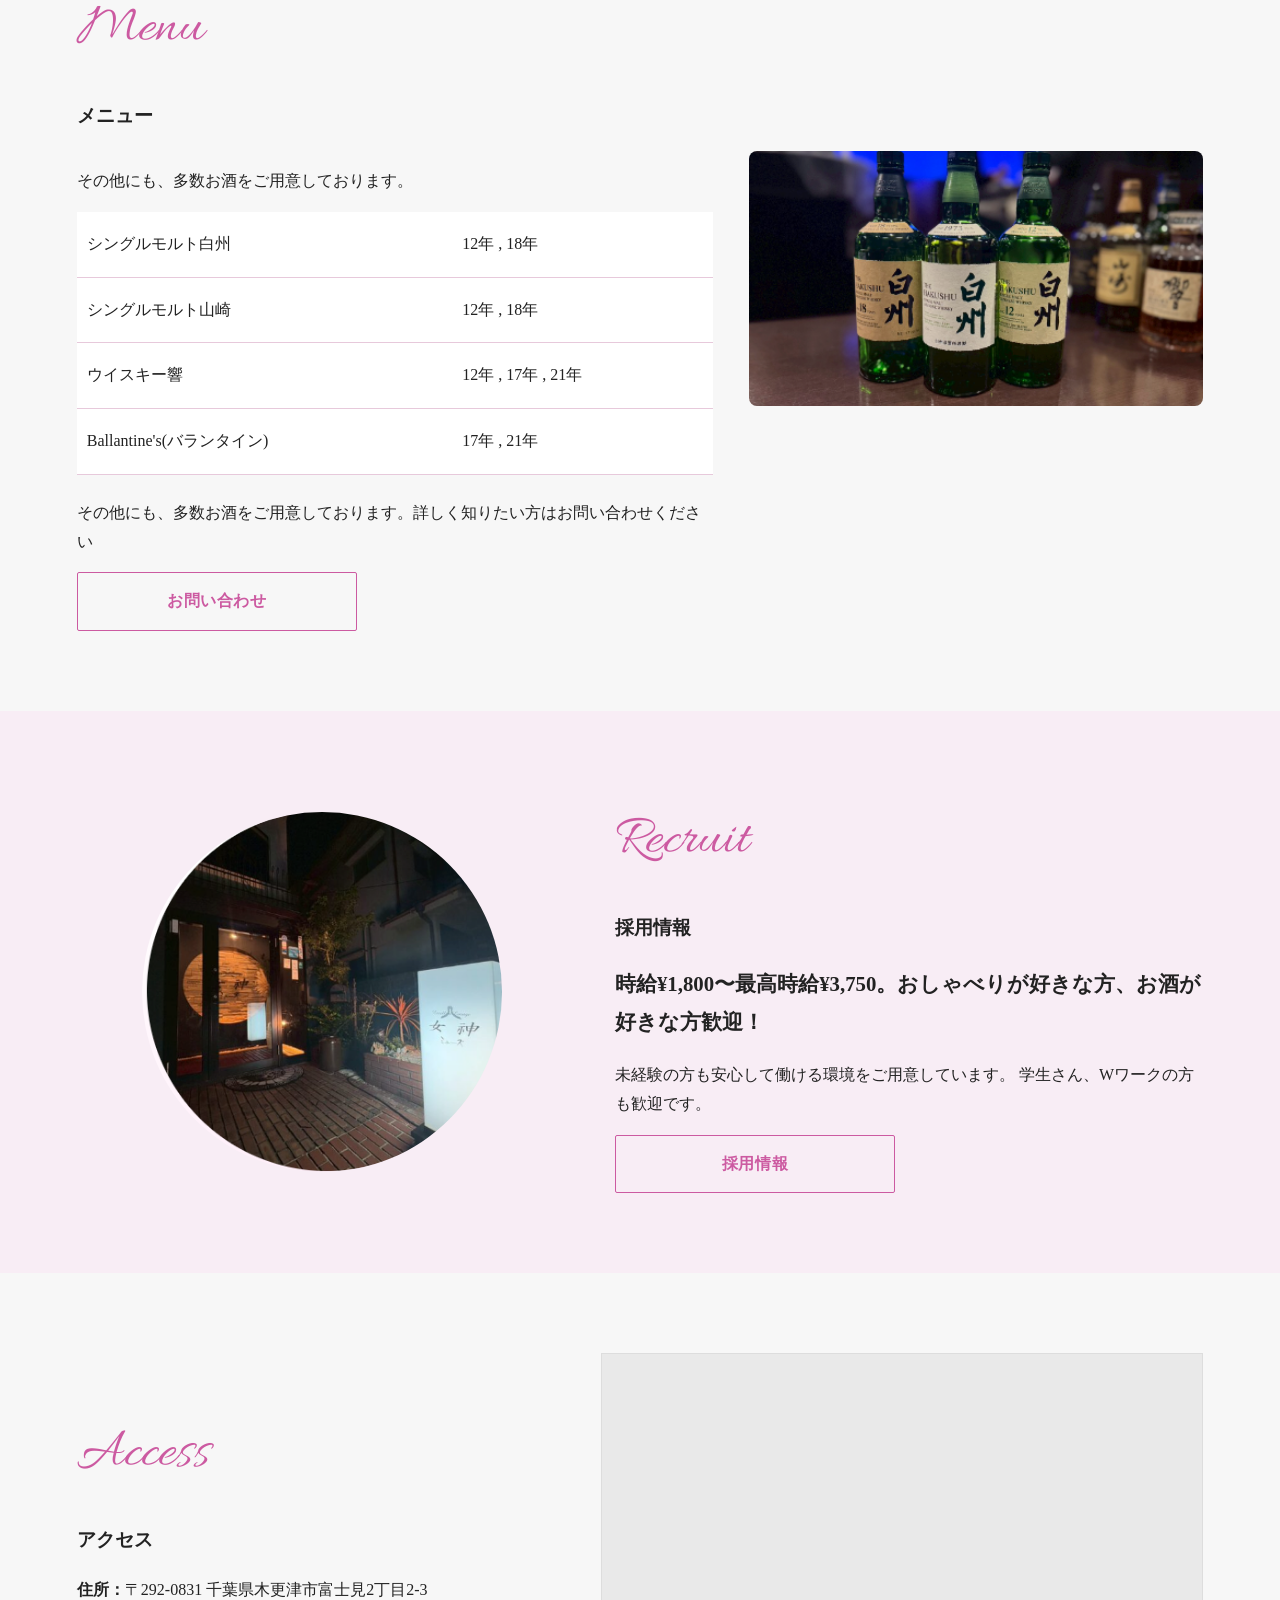
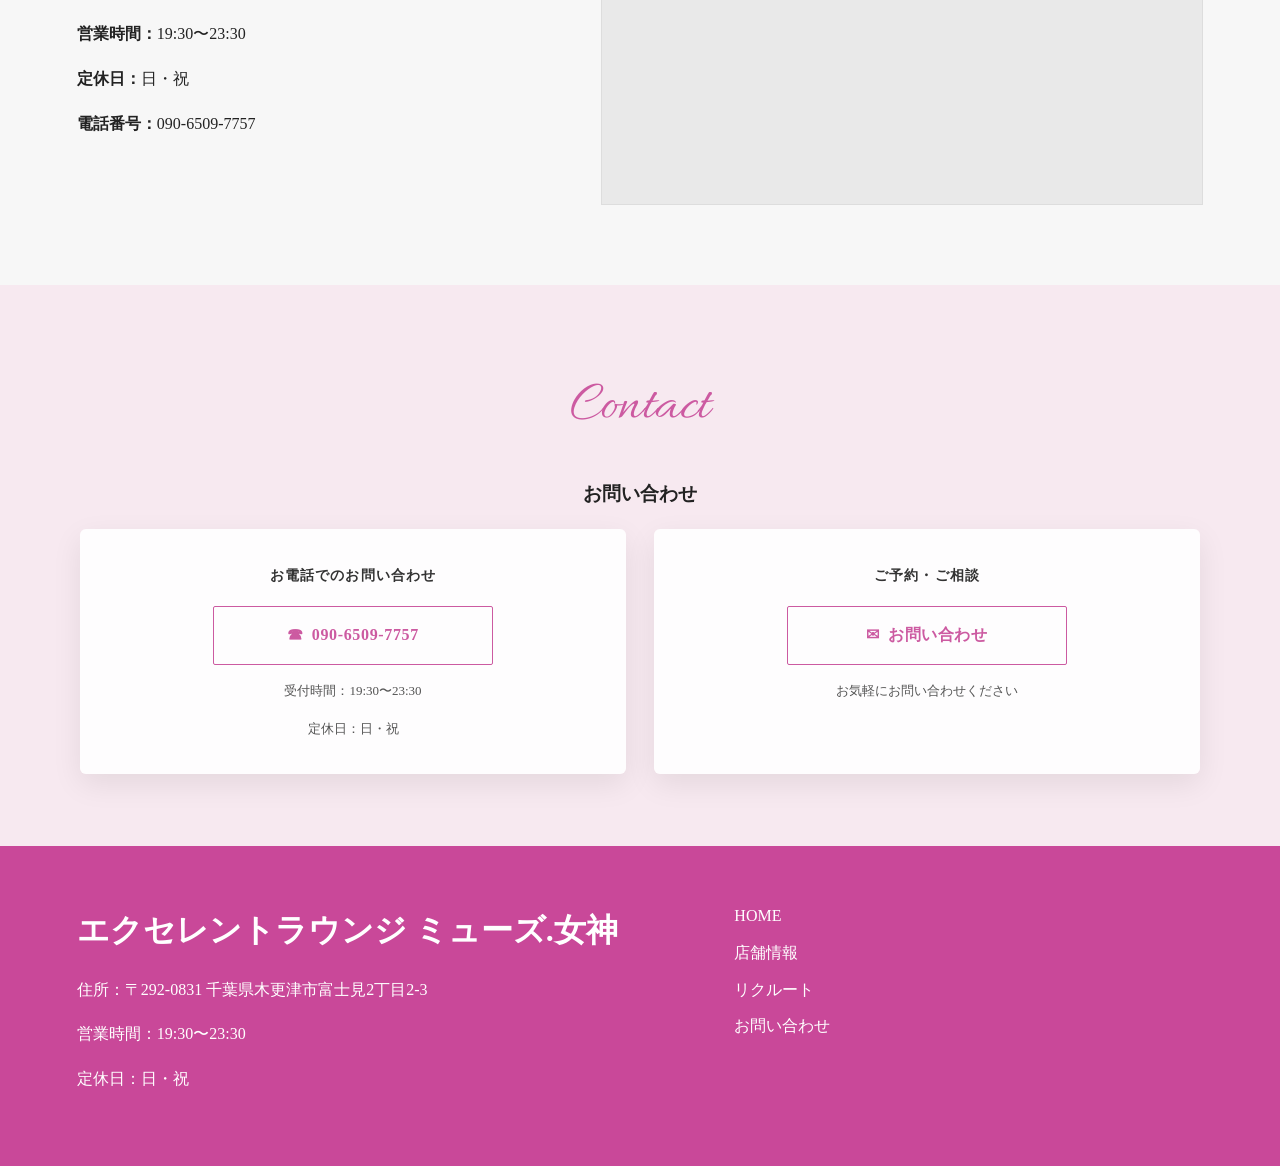
==== commit 8d7a61e8: "リクルート画像の追加" ====
--- a/index.html
+++ b/index.html
@@ -13,7 +13,7 @@
   <body>
 
 <header class="site-header">
-  <a class="logo" href="index.html">
+  <a class="logo" href="index.html" data-turn>
     <img src="images/logo-small.png" alt="ロゴ" class="logo-icon">
     <span>エクセレントラウンジ ミューズ．女神</span>
   </a>
@@ -28,7 +28,7 @@
   <!-- ヒーロー -->
   <section class="hero">
     <div class="hero-overlay">
-      <p class="hero-sub">JR木更津駅から徒歩4分 <br>木更津でゆったりくつろげる癒しのラウンジ</p>
+      <p class="hero-sub">JR木更津駅から徒歩7分 <br>木更津でゆったりくつろげる癒しのラウンジ</p>
       <h1>エクセレントラウンジ ミューズ．女神へ<br>ようこそ</h1>
       <p class="hero-en">Welcome to Excellent Lounge...</p>
     </div>
@@ -144,7 +144,7 @@
   <section id="recruit" class="section section-pink">
     <div class="section-grid">
       <div class="circle-image">
-        <img src="images/recruit.jpg" alt="採用画像">
+        <img src="images/recruit.png" alt="採用画像">
       </div>
       <div>
         <h2 class="section-title-en">Recruit</h2>
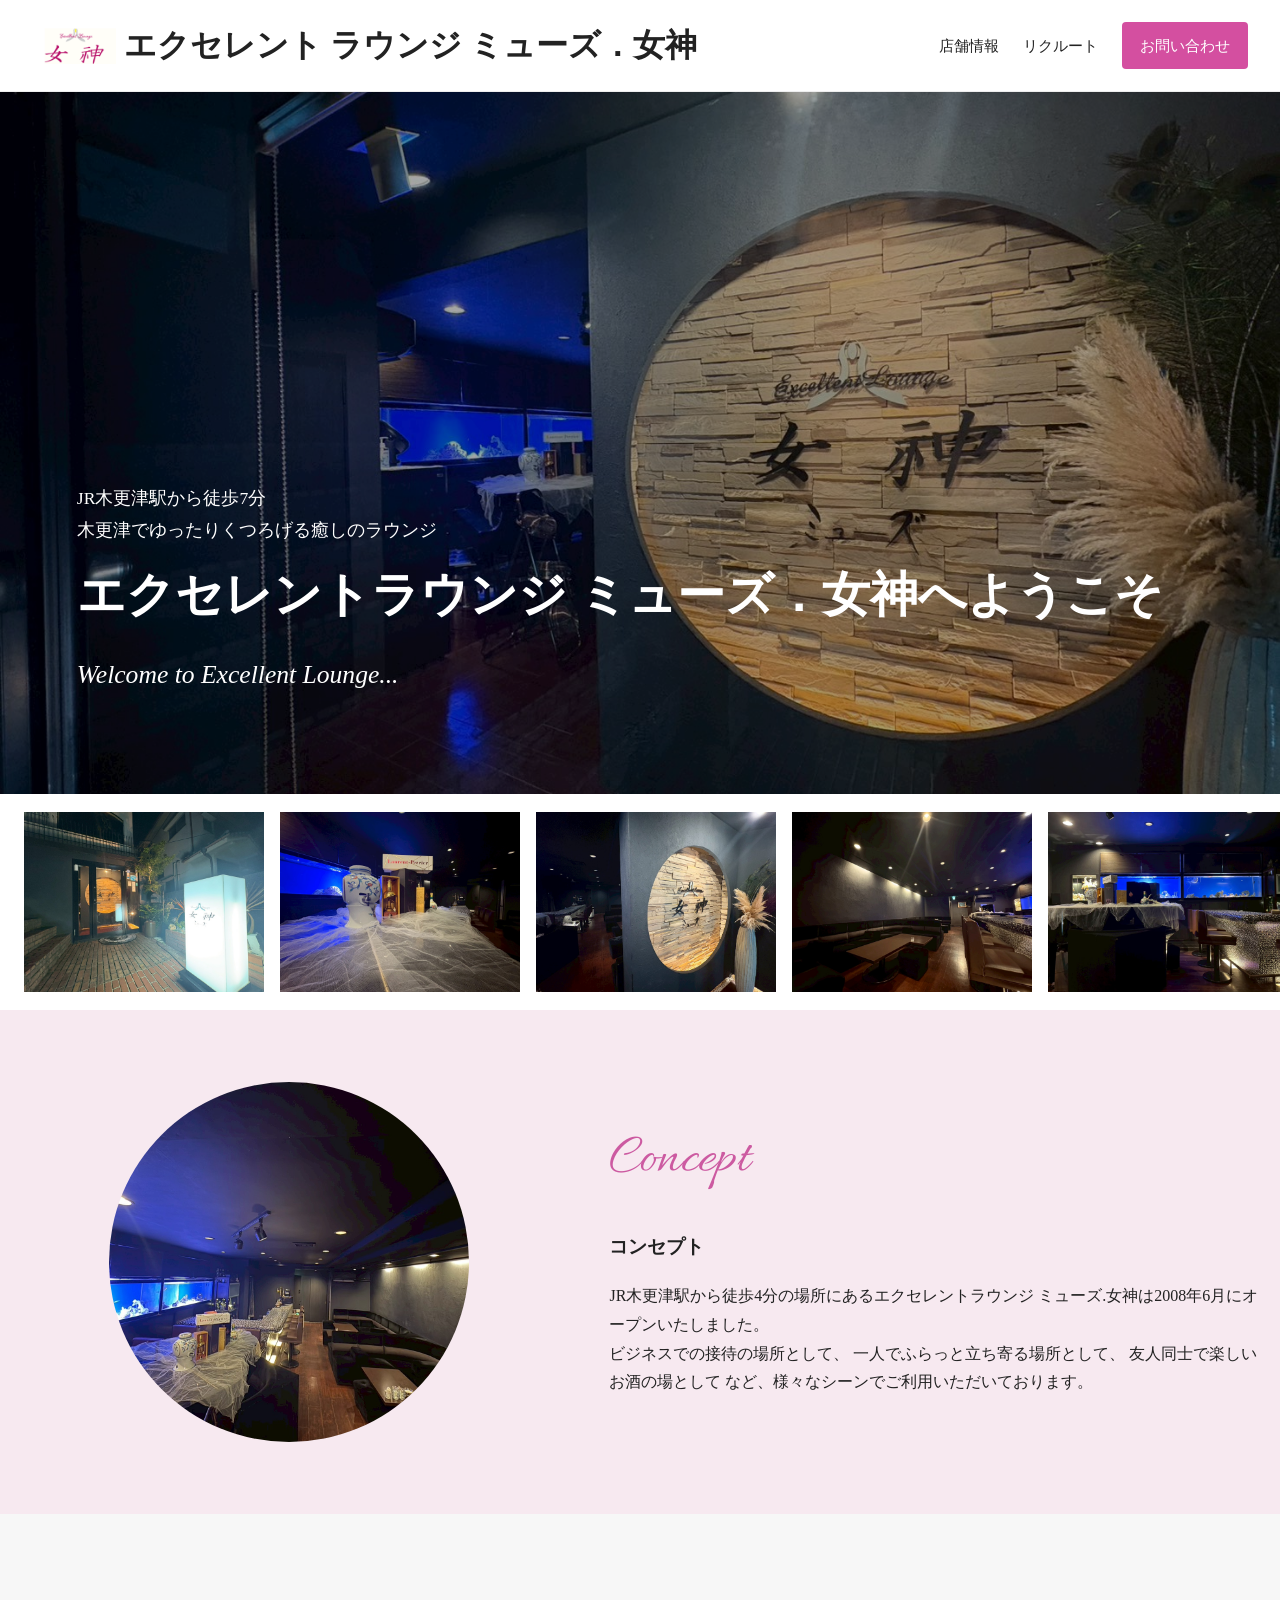
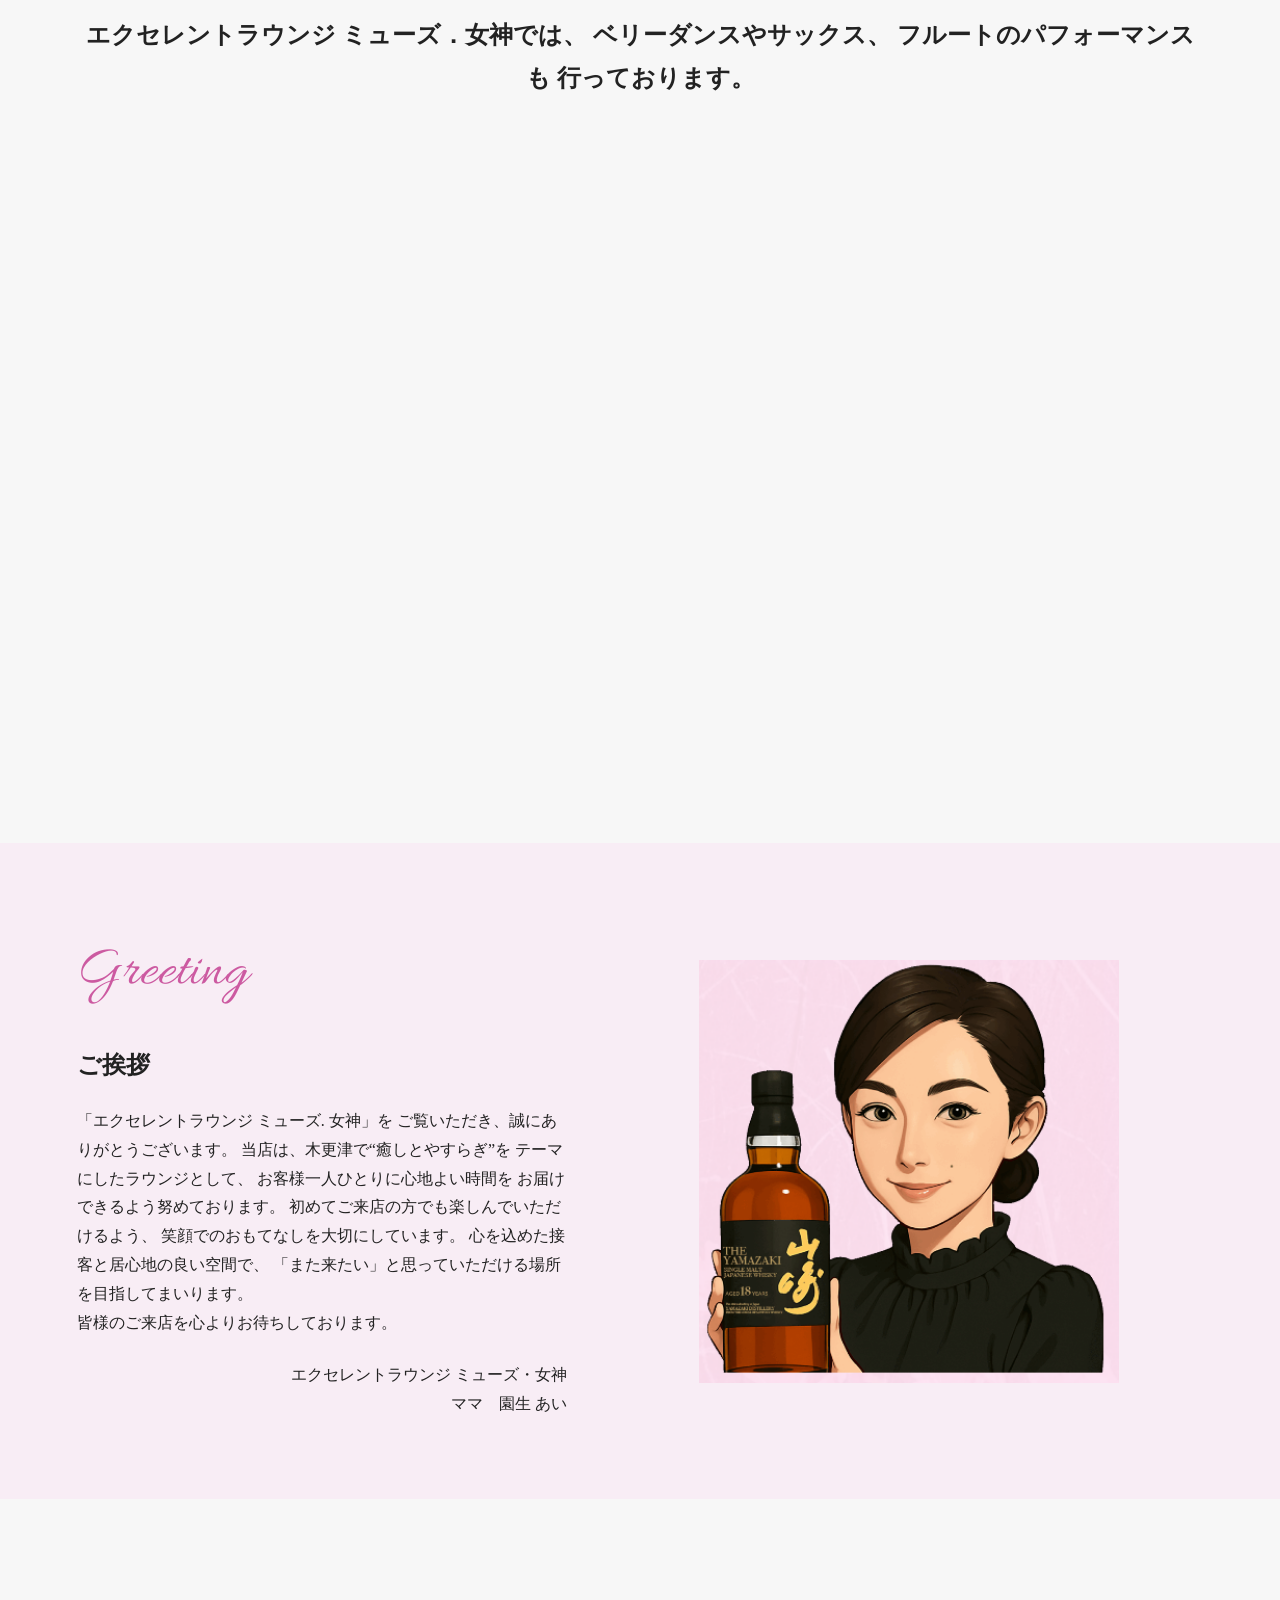
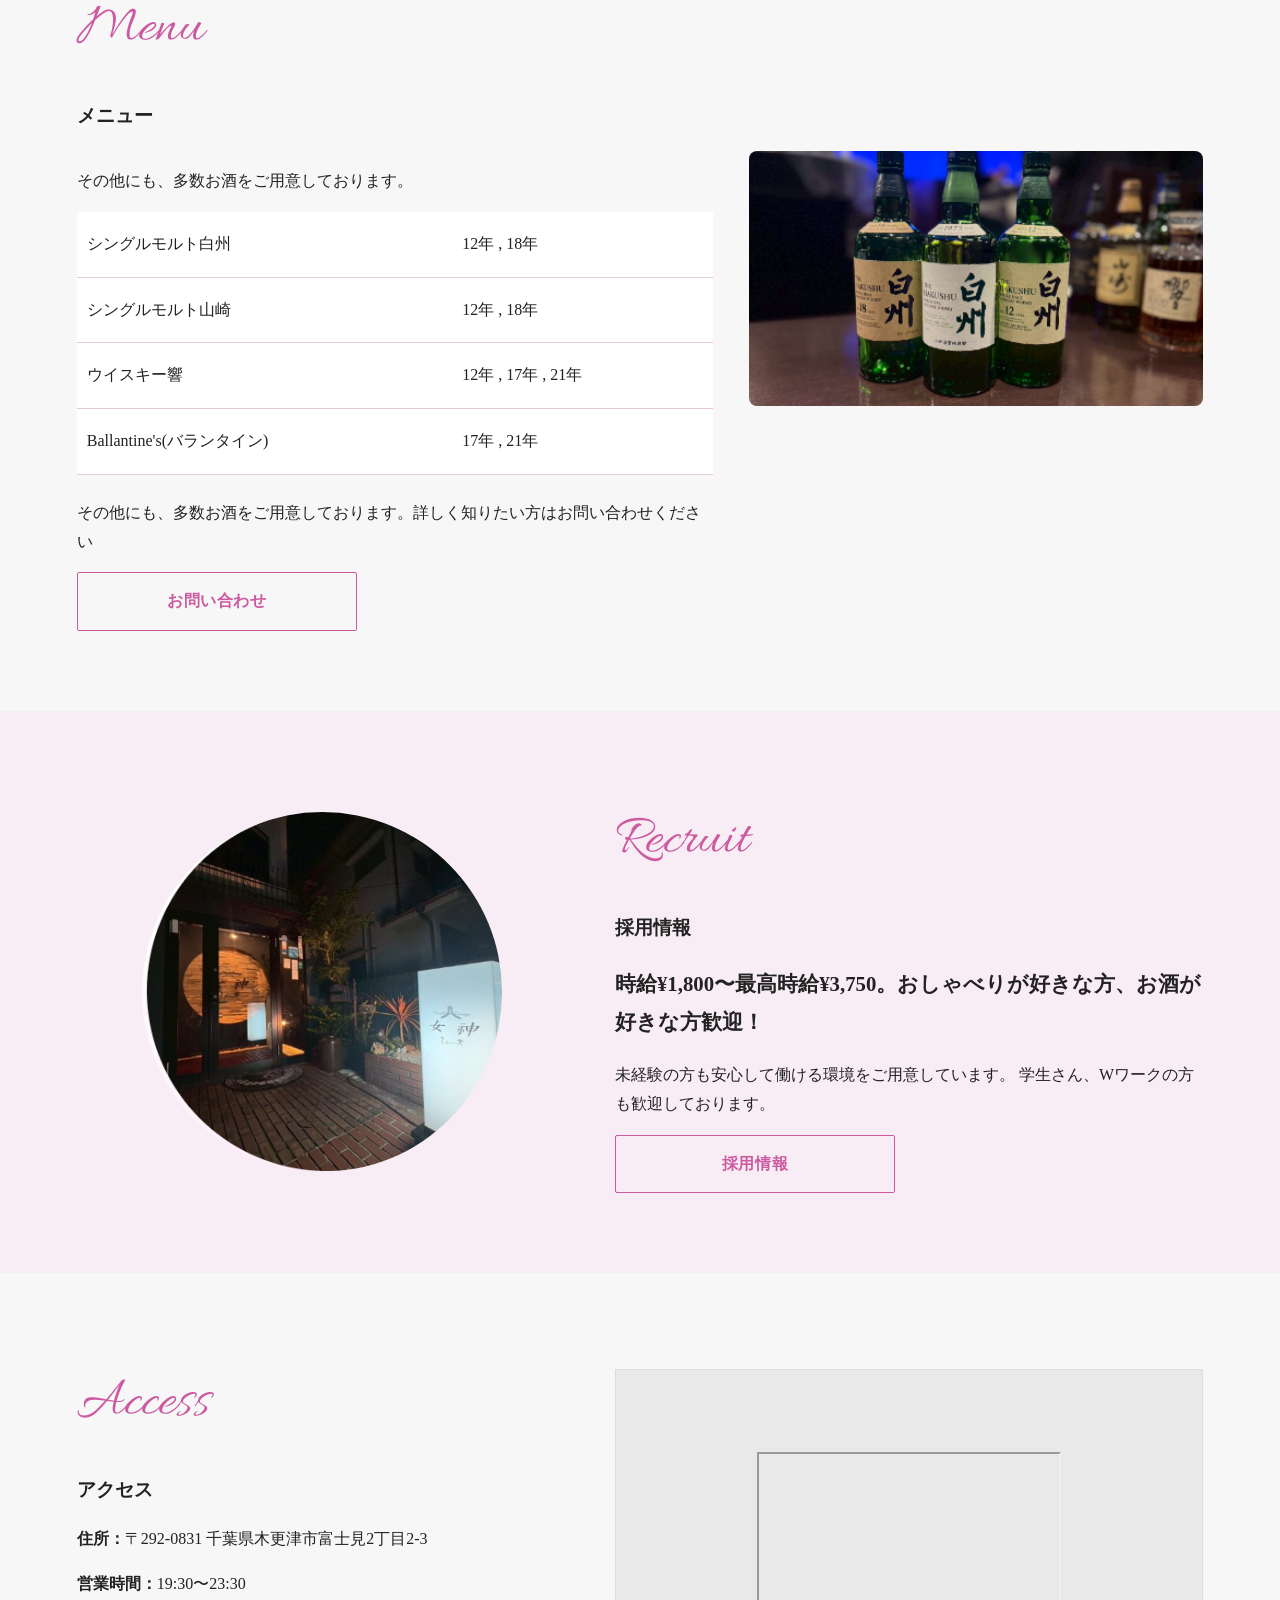
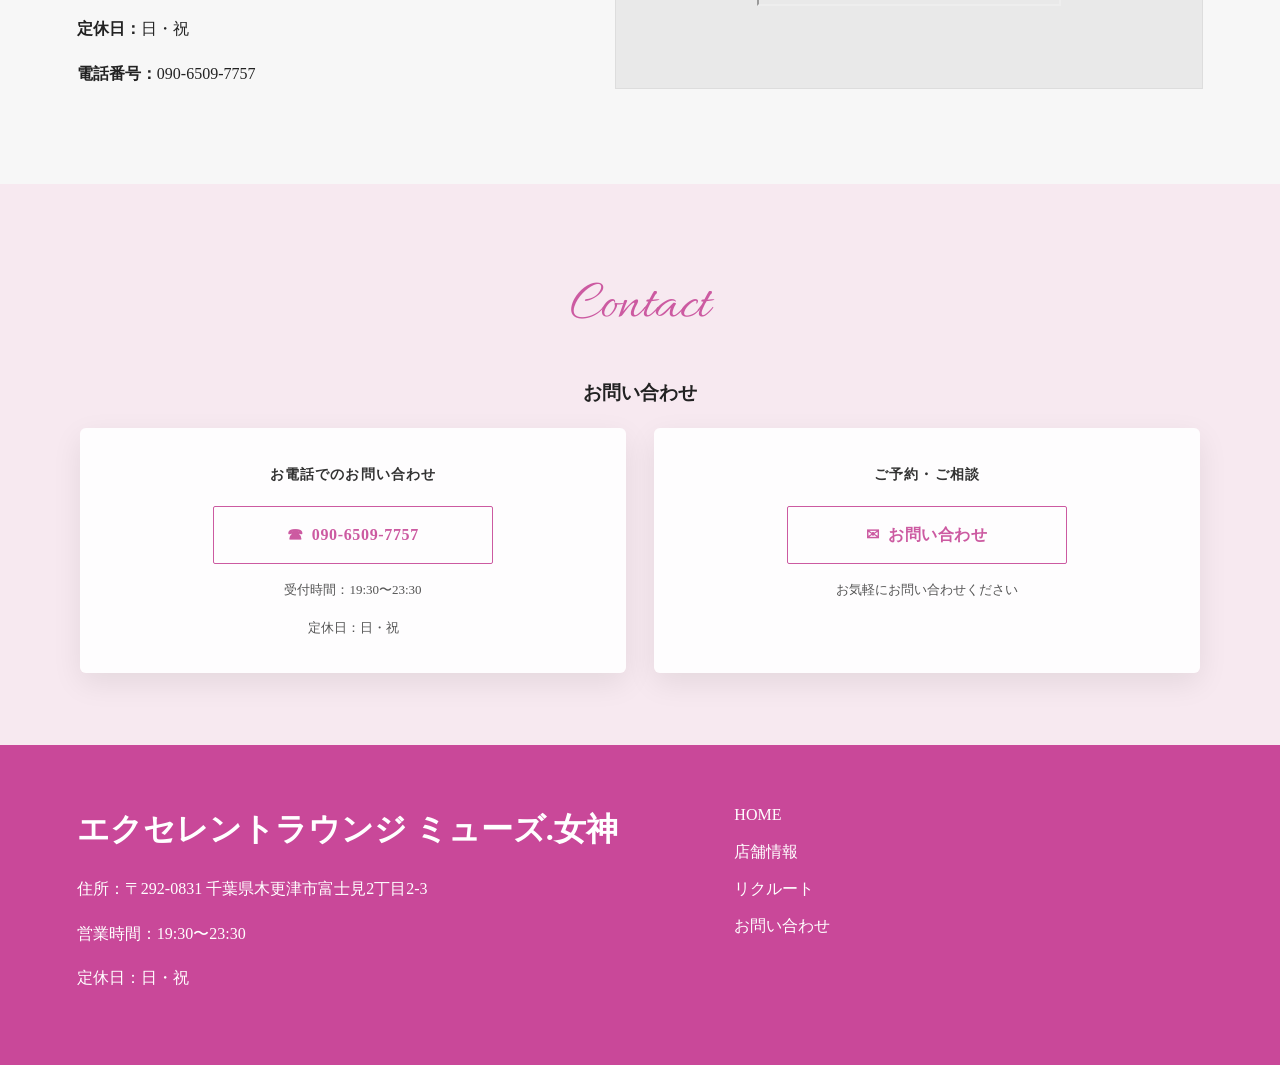
==== commit 97afa04b: "店名や文章の改行位置の変更" ====
--- a/index.html
+++ b/index.html
@@ -15,8 +15,13 @@
 <header class="site-header">
   <a class="logo" href="index.html" data-turn>
     <img src="images/logo-small.png" alt="ロゴ" class="logo-icon">
-    <span>エクセレントラウンジ ミューズ．女神</span>
-  </a>
+<span class="site-name">
+<span class="site-name">
+  <span class="name-line1">エクセレント</span><br class="br-sp">
+  <span class="name-line2">ラウンジ</span><br class="br-sp">
+  <span class="name-line3">ミューズ．女神</span>
+</span>
+</span>
 
   <nav class="nav">
     <a href="about.html" data-turn>店舗情報</a>
@@ -29,7 +34,10 @@
   <section class="hero">
     <div class="hero-overlay">
       <p class="hero-sub">JR木更津駅から徒歩7分 <br>木更津でゆったりくつろげる癒しのラウンジ</p>
-      <h1>エクセレントラウンジ ミューズ．女神へ<br>ようこそ</h1>
+      <h1>
+        エクセレントラウンジ<br class="br-sp">
+        ミューズ．女神へようこそ
+      </h1>      
       <p class="hero-en">Welcome to Excellent Lounge...</p>
     </div>
   </section>
@@ -70,8 +78,13 @@
 
   <!-- 動画 -->
   <section class="section">
-    <h2 class="center-text">エクセレントラウンジ ミューズ.女神では、<br>
-ベリーダンスやサックス、フルートのパフォーマンスも行っております。</h2>
+<h2 class="center-text">
+  エクセレントラウンジ<br class="br-sp">
+  ミューズ．女神では、<br class="br-sp">
+  ベリーダンスやサックス、<br class="br-sp">
+  フルートのパフォーマンスも<br class="br-sp">
+  行っております。
+</h2>
     <div class="video-wrap">
     <iframe
     src="https://www.youtube.com/embed/BAC-fQgAxJs" title="ARKANA---Alba〜アルバ〜---official video" frameborder="0" allow="accelerometer; autoplay; clipboard-write; encrypted-media; gyroscope; picture-in-picture; web-share" referrerpolicy="strict-origin-when-cross-origin" allowfullscreen></iframe>
@@ -85,10 +98,17 @@
         <h1 class="section-title-en">Greeting</h1>
         <h2 class="section-title-ja">ご挨拶</h2>
         <p>
-「エクセレントラウンジ ミューズ.女神」のページをご覧いただき、誠にありがとうございます。
-
-当店は、木更津で“癒しとやすらぎ”をテーマにしたラウンジとして、お客様一人ひとりに心地よい時間をお届けできるよう努めております。初めてご来店の方でもリラックスして楽しめるよう、笑顔でのおもてなしを大切にしています。心を込めた接客と居心地の良い空間で、「また来たい」と思っていただける場所を目指してまいります。
-
+「エクセレントラウンジ ミューズ. 女神」を<br class="br-sp">
+ご覧いただき、誠にありがとうございます。<br class="br-sp">
+当店は、木更津で“癒しとやすらぎ”を<br class="br-sp">
+テーマにしたラウンジとして、<br class="br-sp">
+お客様一人ひとりに心地よい時間を<br class="br-sp">
+お届けできるよう努めております。<br class="br-sp">
+初めてご来店の方でも楽しんでいただけるよう、<br class="br-sp">
+笑顔でのおもてなしを大切にしています。<br class="br-sp">
+心を込めた接客と居心地の良い空間で、<br class="br-sp">
+「また来たい」と思っていただける場所を目指してまいります。<br class="br-sp">
+<br>
 皆様のご来店を心よりお待ちしております。
         </p>
         <div class="greeting-sign">
@@ -115,7 +135,7 @@
           <tr><td>Ballantine's(バランタイン)</td><td>17年 , 21年</td></tr>
           <p>その他にも、多数お酒をご用意しております。</p>
         </table>
-      <p class="menu-note">その他にも、多数お酒をご用意しております。詳しく知りたい方はお問い合わせください</p>
+      <p class="menu-note">その他にも、多数お酒をご用意しております。<br class="br-sp">詳しく知りたい方はお問い合わせください</p>
 
 
       <a class="outline-btn"href="contact.html">お問い合わせ</a>
@@ -150,11 +170,11 @@
         <h2 class="section-title-en">Recruit</h2>
         <h3 class="section-title-ja">採用情報</h3>
         <p class="lead">
-          時給¥1,800〜最高時給¥3,750。おしゃべりが好きな方、お酒が好きな方歓迎！
+          時給¥1,800〜最高時給¥3,750。<br class="br-sp">おしゃべりが好きな方、お酒が<br class="br-sp">好きな方歓迎！
         </p>
         <p>
-          未経験の方も安心して働ける環境をご用意しています。
-          学生さん、Wワークの方も歓迎です。
+          未経験の方も安心して働ける環境を<br class="br-sp">ご用意しています。
+          学生さん、Wワークの方も<br class="br-sp">歓迎しております。
         </p>
         <a class="outline-btn" href="recruit.html">採用情報</a>      </div>
     </div>
@@ -166,13 +186,13 @@
       <div>
         <h2 class="section-title-en">Access</h2>
         <h3 class="section-title-ja">アクセス</h3>
-        <p><strong>住所：</strong>〒292-0831 千葉県木更津市富士見2丁目2-3</p>
+        <p><strong>住所：</strong>〒292-0831 <br class="br-sp">千葉県木更津市富士見2丁目2-3</p>
         <p><strong>営業時間：</strong>19:30〜23:30</p>
         <p><strong>定休日：</strong>日・祝</p>
         <p><strong>電話番号：</strong>090-6509-7757</p>
       </div>
       <div class="map-placeholder">
-        <iframe src="https://www.google.com/maps/embed?pb=!1m18!1m12!1m3!1d3252.968096839378!2d139.91889581269334!3d35.381247246278484!2m3!1f0!2f0!3f0!3m2!1i1024!2i768!4f13.1!3m3!1m2!1s0x6018734c9dd4b175%3A0x8446a912e81f9e90!2z44CSMjkyLTA4MzEg5Y2D6JGJ55yM5pyo5pu05rSl5biC5a-M5aOr6KaL77yS5LiB55uu77yS4oiS77yT!5e0!3m2!1sja!2sjp!4v1772262069250!5m2!1sja!2sjp" width="600" height="450" style="border:0;" allowfullscreen="" loading="lazy" referrerpolicy="no-referrer-when-downgrade"></iframe>
+        <iframe src="https://www.google.com/maps/embed?pb=!1m18!1m12!1m3!1d3252.968096839378!2d139.91889581269334!3d35.381247246278484!2m3!1f0!2f0!3f0!3m2!1i1024!2i768!4f13.1!3m3!1m2!1s0x6018734c9dd4b175%3A0x8446a912e81f9e90!2z44CSMjkyLTA4MzEg5Y2D6JGJ55yM5pyo5pu05rSl5biC5a-M5aOr6KaL77yS5LiB55uu77yS4oiS77yT!5e0!3m2!1sja!2sjp!4v1772262069250!5m2!1sja!2sjp" loading="lazy" referrerpolicy="no-referrer-when-downgrade"></iframe>
 
       </div>
     </div>
@@ -210,8 +230,8 @@
   <footer class="site-footer">
     <div class="footer-inner">
       <div>
-        <div class="footer-logo">エクセレントラウンジ ミューズ.女神</div>
-        <p>住所：〒292-0831 千葉県木更津市富士見2丁目2-3</p>
+        <div class="footer-logo">エクセレントラウンジ <br class="br-sp">ミューズ.女神</div>
+        <p>住所：〒292-0831 <br class="br-sp">千葉県木更津市富士見2丁目2-3</p>
         <p>営業時間：19:30〜23:30</p>
         <p>定休日：日・祝</p>
       </div>
--- a/style.css
+++ b/style.css
@@ -46,6 +46,19 @@
   display: block;
 }
 
+
+.br-sp{ display: none; }
+
+@media (max-width: 860px){
+  .br-sp{ display: inline; }
+}
+
+.br-sp{ display:none; }
+@media (max-width: 860px){
+  .br-sp{ display:inline; }
+}
+
+
 .nav {
   display: flex;
   align-items: center;
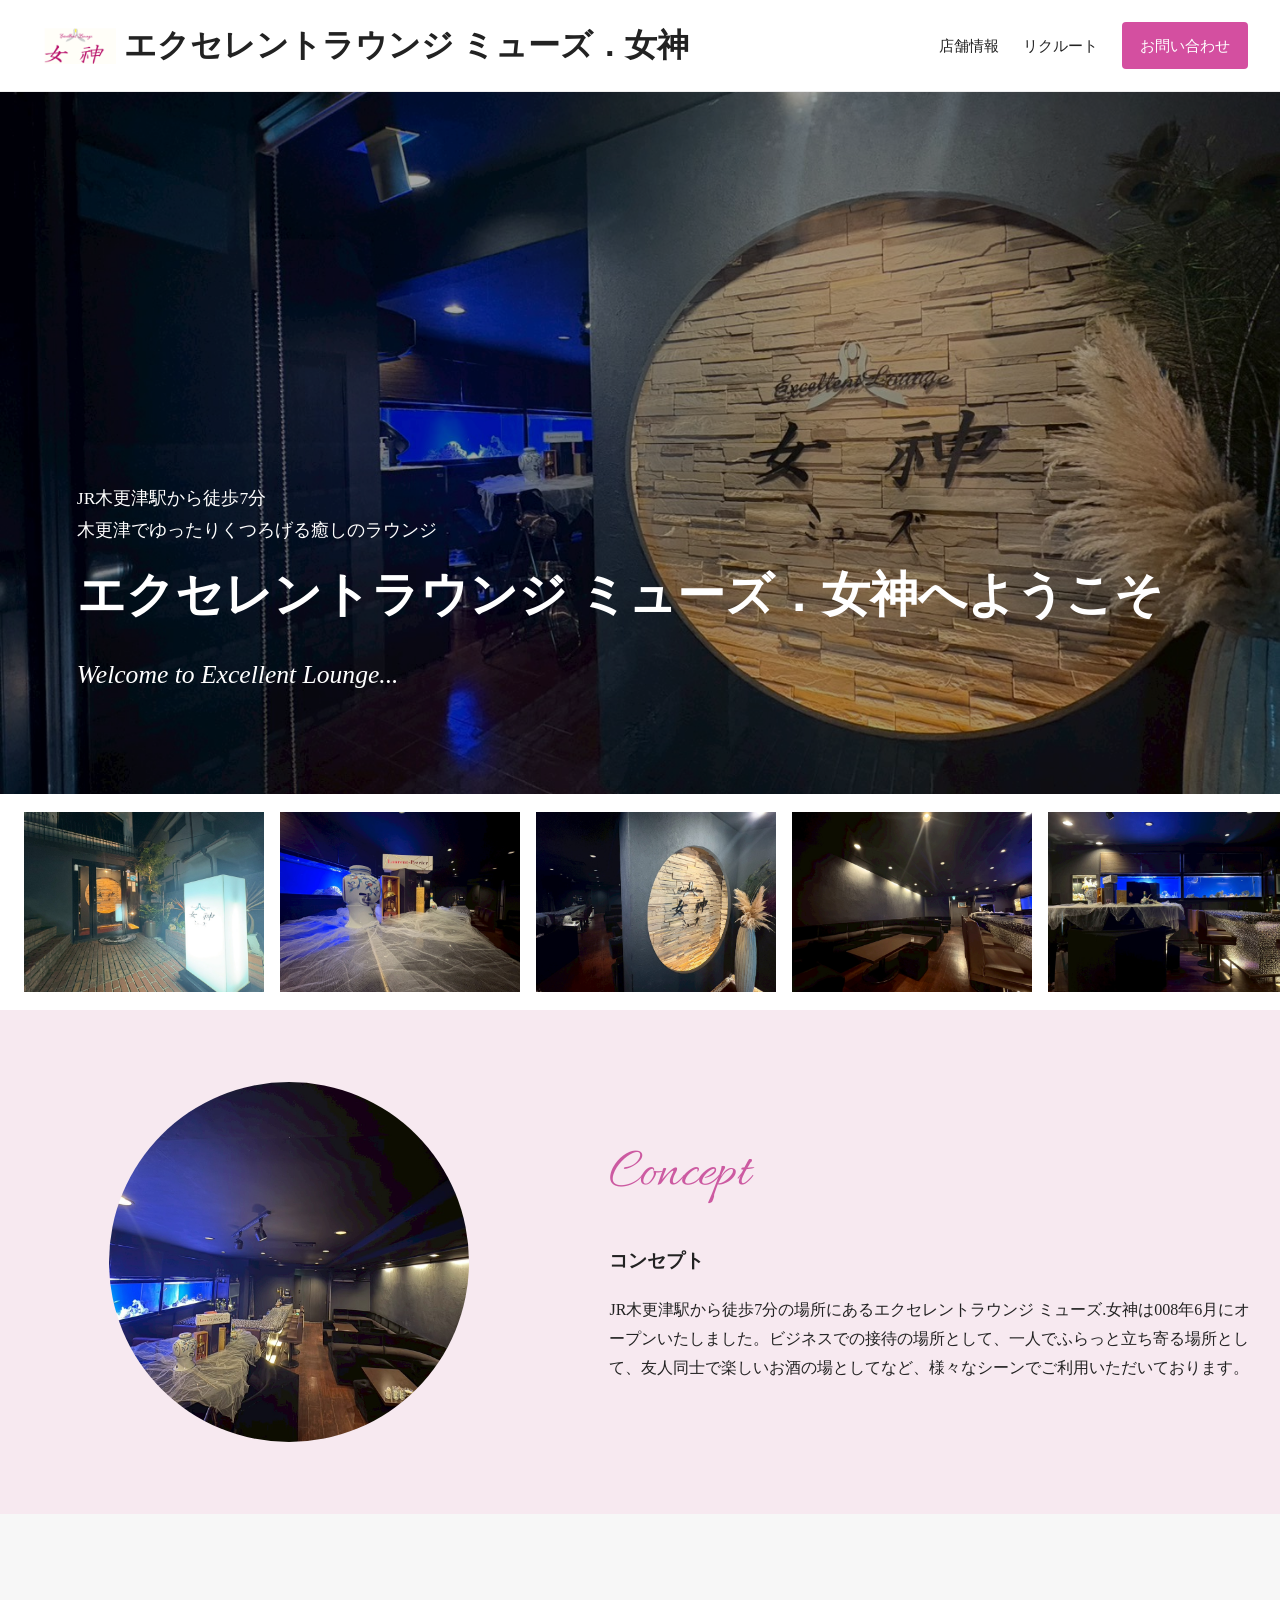
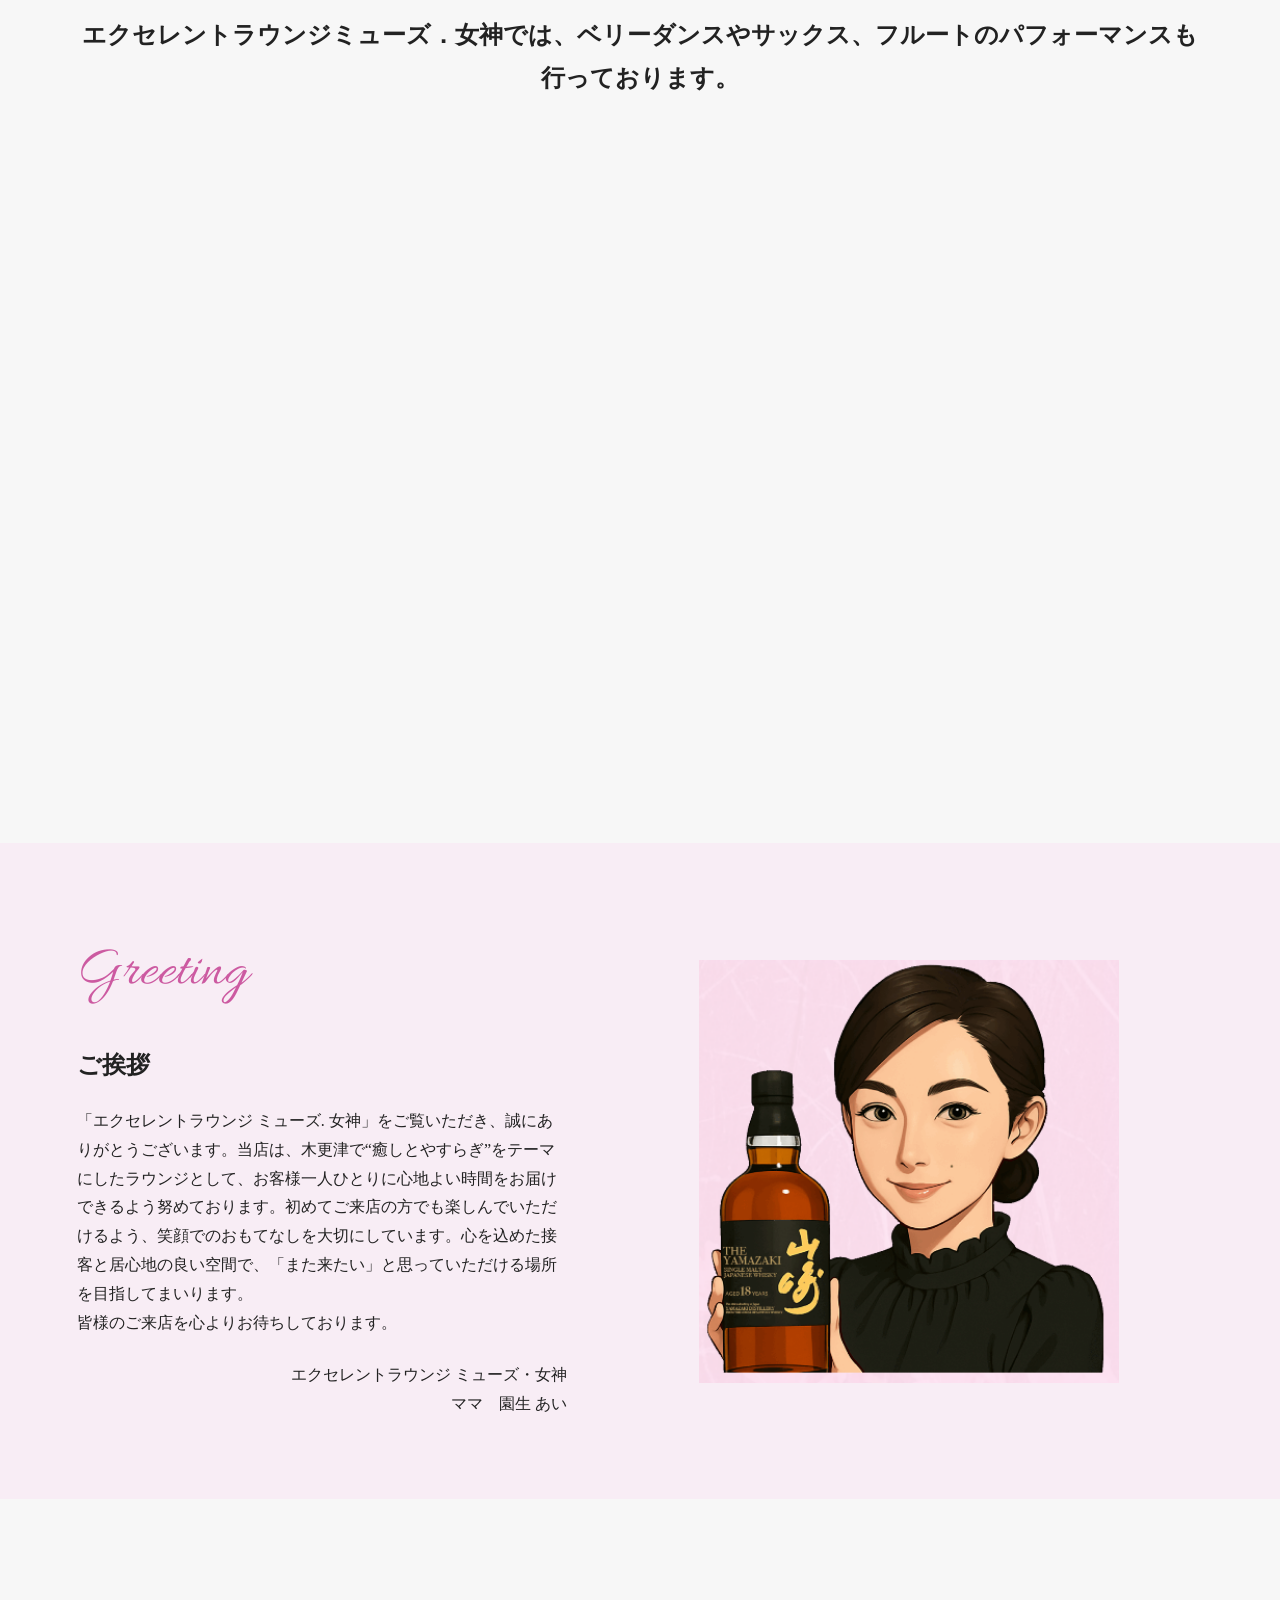
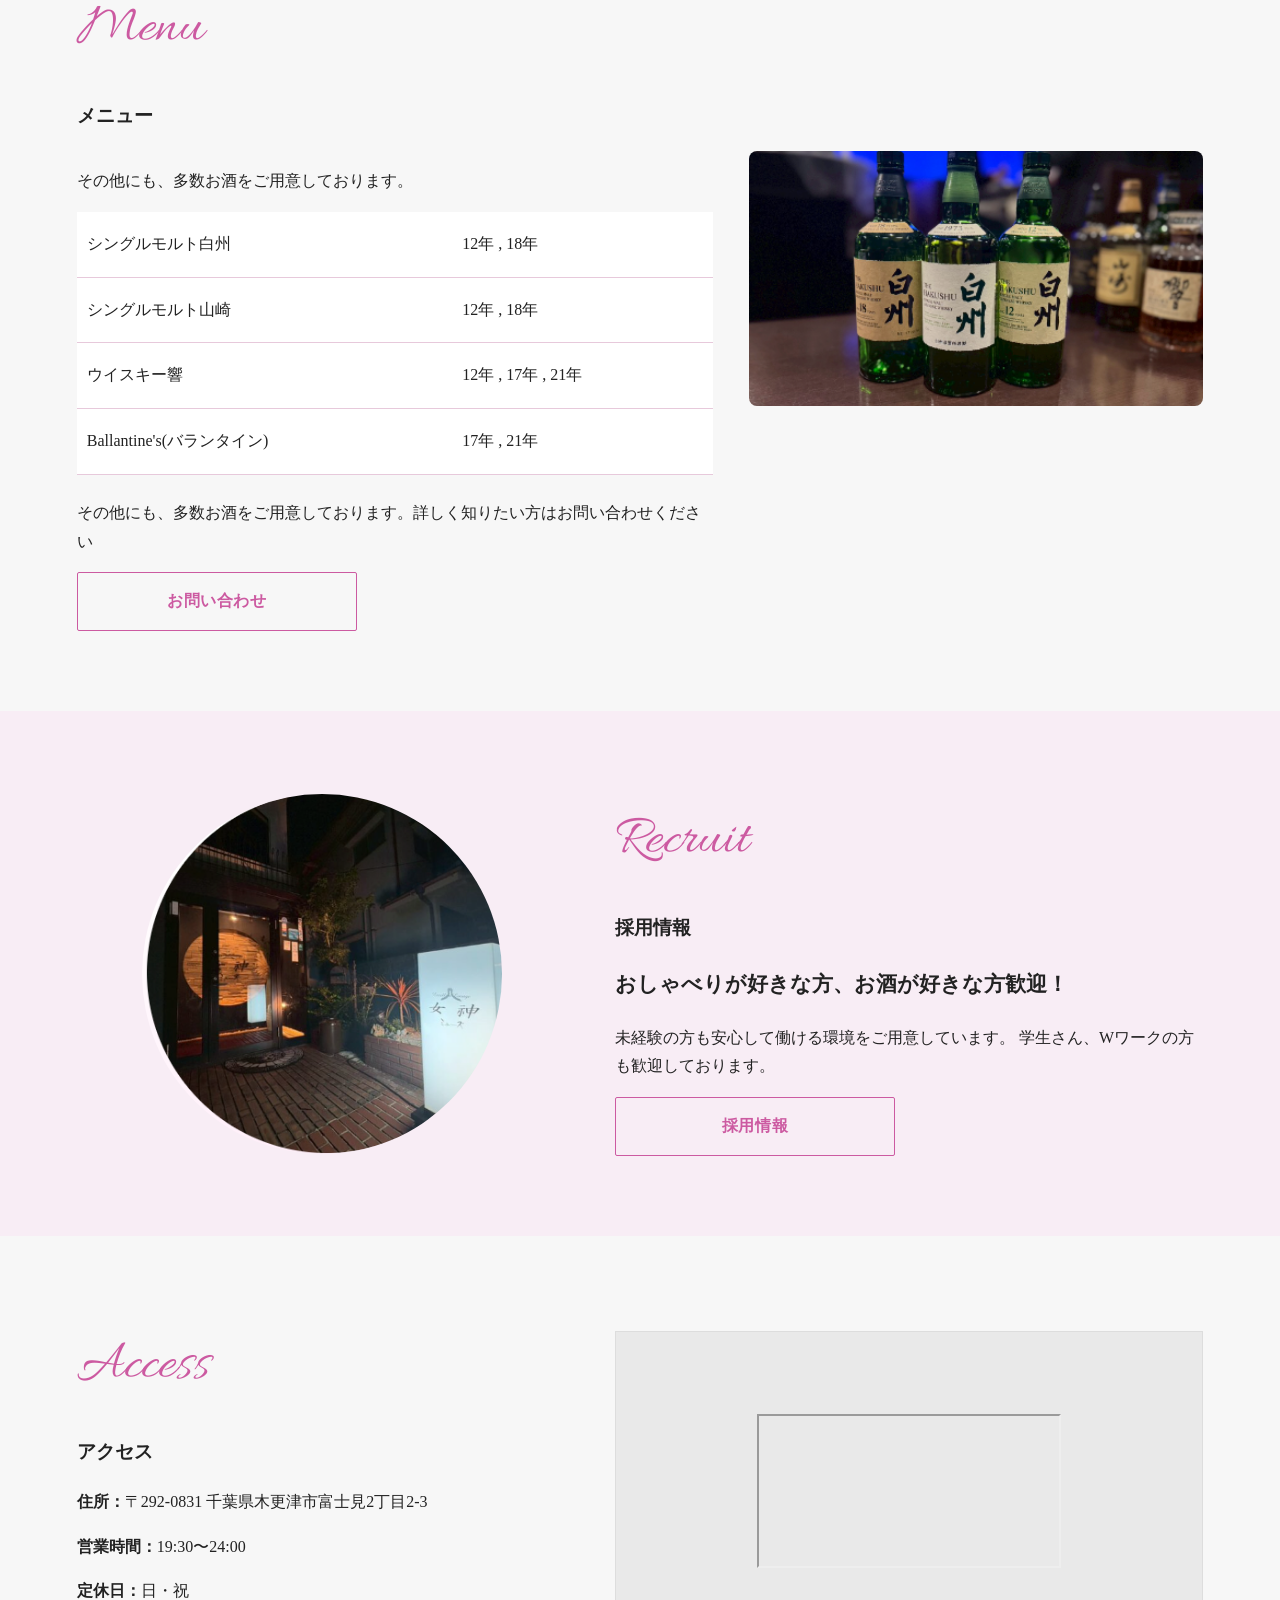
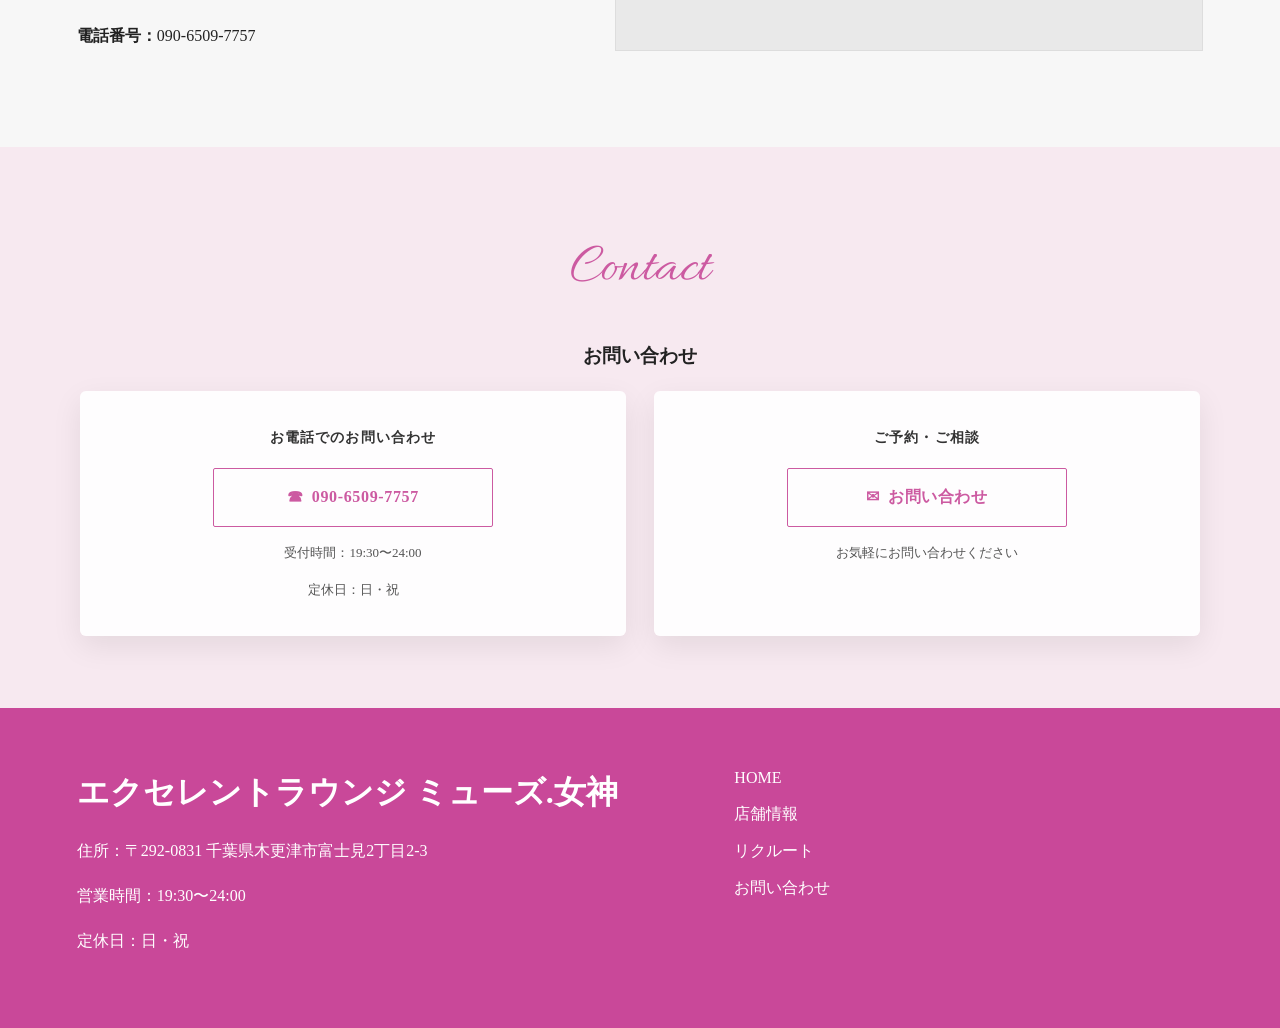
==== commit 09f61d62: "correction" ====
--- a/index.html
+++ b/index.html
@@ -3,7 +3,7 @@
 <head>
   <meta charset="UTF-8" />
   <meta name="viewport" content="width=device-width, initial-scale=1.0" />
-  <title>エクセレントラウンジ ミューズ．女神</title>
+  <title>エクセレントラウンジ ミューズ．女神 | 木更津駅近くのラウンジ</title>
   <link rel="preconnect" href="https://fonts.googleapis.com">
 <link rel="preconnect" href="https://fonts.gstatic.com" crossorigin>
 <link href="https://fonts.googleapis.com/css2?family=Allura&display=swap" rel="stylesheet">
@@ -17,8 +17,7 @@
     <img src="images/logo-small.png" alt="ロゴ" class="logo-icon">
 <span class="site-name">
 <span class="site-name">
-  <span class="name-line1">エクセレント</span><br class="br-sp">
-  <span class="name-line2">ラウンジ</span><br class="br-sp">
+  <span class="name-line1">エクセレント</span><br class="br-sp"><span class="name-line2">ラウンジ</span><br class="br-sp">
   <span class="name-line3">ミューズ．女神</span>
 </span>
 </span>
@@ -62,15 +61,7 @@
         <h2 class="section-title-en">Concept</h2>
         <h3 class="section-title-ja">コンセプト</h3>
         <p>
-JR木更津駅から徒歩4分の場所にあるエクセレントラウンジ ミューズ.女神は2008年6月にオープンいたしました。
-<br>
-ビジネスでの接待の場所として、
-
-一人でふらっと立ち寄る場所として、
-
-友人同士で楽しいお酒の場として
-
-など、様々なシーンでご利用いただいております。
+JR木更津駅から徒歩7分の場所にある<br class="br-sp">エクセレントラウンジ ミューズ.女神は<br class="br-sp">008年6月にオープンいたしました。<br class="br-sp">ビジネスでの接待の場所として、<br class="br-sp">一人でふらっと立ち寄る場所として、<br class="br-sp">友人同士で楽しいお酒の場としてなど、<br class="br-sp">様々なシーンでご利用いただいております。
         </p>
       </div>
     </div>
@@ -79,11 +70,7 @@
   <!-- 動画 -->
   <section class="section">
 <h2 class="center-text">
-  エクセレントラウンジ<br class="br-sp">
-  ミューズ．女神では、<br class="br-sp">
-  ベリーダンスやサックス、<br class="br-sp">
-  フルートのパフォーマンスも<br class="br-sp">
-  行っております。
+  エクセレントラウンジ<br class="br-sp">ミューズ．女神では、<br class="br-sp">ベリーダンスやサックス、<br class="br-sp">フルートのパフォーマンスも<br class="br-sp">行っております。
 </h2>
     <div class="video-wrap">
     <iframe
@@ -98,16 +85,7 @@
         <h1 class="section-title-en">Greeting</h1>
         <h2 class="section-title-ja">ご挨拶</h2>
         <p>
-「エクセレントラウンジ ミューズ. 女神」を<br class="br-sp">
-ご覧いただき、誠にありがとうございます。<br class="br-sp">
-当店は、木更津で“癒しとやすらぎ”を<br class="br-sp">
-テーマにしたラウンジとして、<br class="br-sp">
-お客様一人ひとりに心地よい時間を<br class="br-sp">
-お届けできるよう努めております。<br class="br-sp">
-初めてご来店の方でも楽しんでいただけるよう、<br class="br-sp">
-笑顔でのおもてなしを大切にしています。<br class="br-sp">
-心を込めた接客と居心地の良い空間で、<br class="br-sp">
-「また来たい」と思っていただける場所を目指してまいります。<br class="br-sp">
+「エクセレントラウンジ ミューズ. 女神」を<br class="br-sp">ご覧いただき、誠にありがとうございます。<br class="br-sp">当店は、木更津で“癒しとやすらぎ”を<br class="br-sp">テーマにしたラウンジとして、<br class="br-sp">お客様一人ひとりに心地よい時間を<br class="br-sp">お届けできるよう努めております。<br class="br-sp">初めてご来店の方でも楽しんでいただけるよう、<br class="br-sp">笑顔でのおもてなしを大切にしています。<br class="br-sp">心を込めた接客と居心地の良い空間で、<br class="br-sp">「また来たい」と思っていただける場所を目指してまいります。<br class="br-sp">
 <br>
 皆様のご来店を心よりお待ちしております。
         </p>
@@ -170,7 +148,7 @@
         <h2 class="section-title-en">Recruit</h2>
         <h3 class="section-title-ja">採用情報</h3>
         <p class="lead">
-          時給¥1,800〜最高時給¥3,750。<br class="br-sp">おしゃべりが好きな方、お酒が<br class="br-sp">好きな方歓迎！
+          <br class="br-sp">おしゃべりが好きな方、お酒が<br class="br-sp">好きな方歓迎！
         </p>
         <p>
           未経験の方も安心して働ける環境を<br class="br-sp">ご用意しています。
@@ -187,7 +165,7 @@
         <h2 class="section-title-en">Access</h2>
         <h3 class="section-title-ja">アクセス</h3>
         <p><strong>住所：</strong>〒292-0831 <br class="br-sp">千葉県木更津市富士見2丁目2-3</p>
-        <p><strong>営業時間：</strong>19:30〜23:30</p>
+        <p><strong>営業時間：</strong>19:30〜24:00</p>
         <p><strong>定休日：</strong>日・祝</p>
         <p><strong>電話番号：</strong>090-6509-7757</p>
       </div>
@@ -209,7 +187,7 @@
         <span class="btn-icon" aria-hidden="true">☎</span>
         090-6509-7757
     </a>
-    <p class="contact-note">受付時間：19:30〜23:30</p>
+    <p class="contact-note">受付時間：19:30〜24:00</p>
     <p class="contact-note">定休日：日・祝</p>
     </div>
 
@@ -232,7 +210,7 @@
       <div>
         <div class="footer-logo">エクセレントラウンジ <br class="br-sp">ミューズ.女神</div>
         <p>住所：〒292-0831 <br class="br-sp">千葉県木更津市富士見2丁目2-3</p>
-        <p>営業時間：19:30〜23:30</p>
+        <p>営業時間：19:30〜24:00</p>
         <p>定休日：日・祝</p>
       </div>
       <div class="footer-links">
